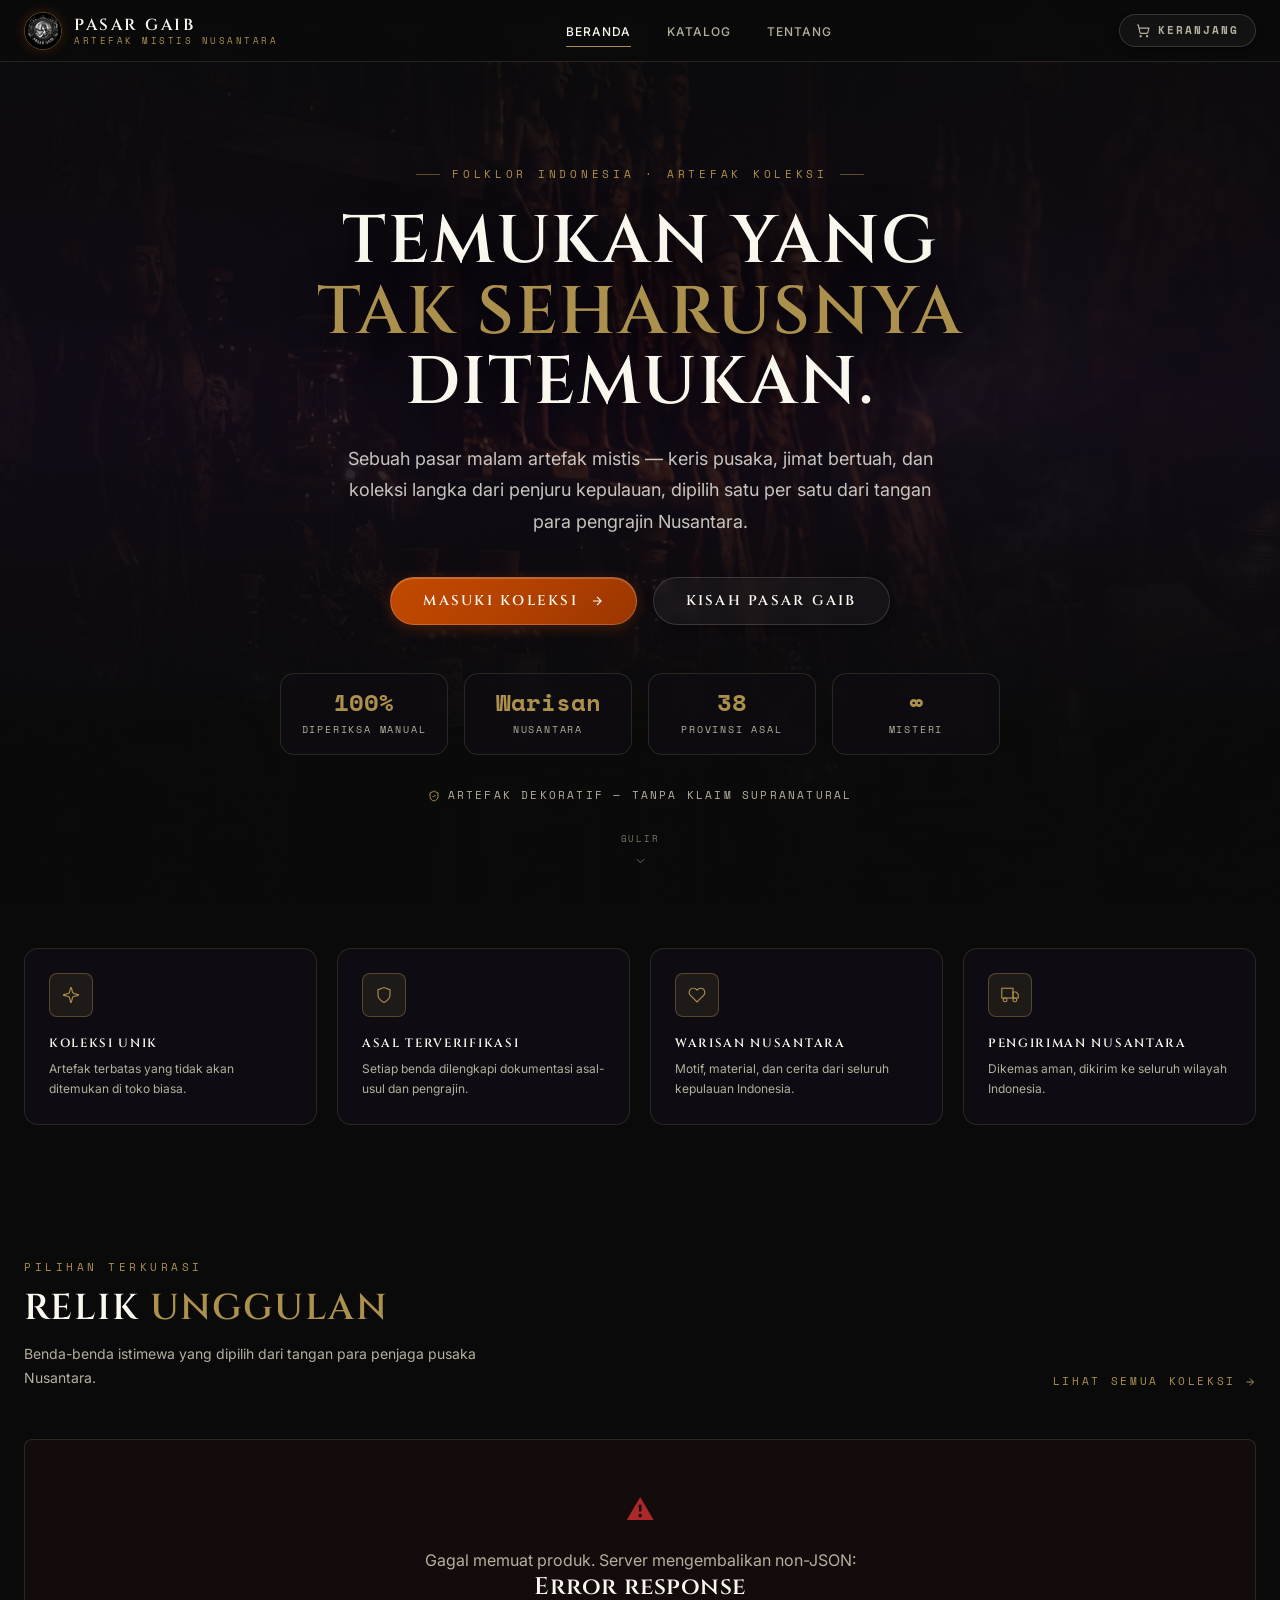
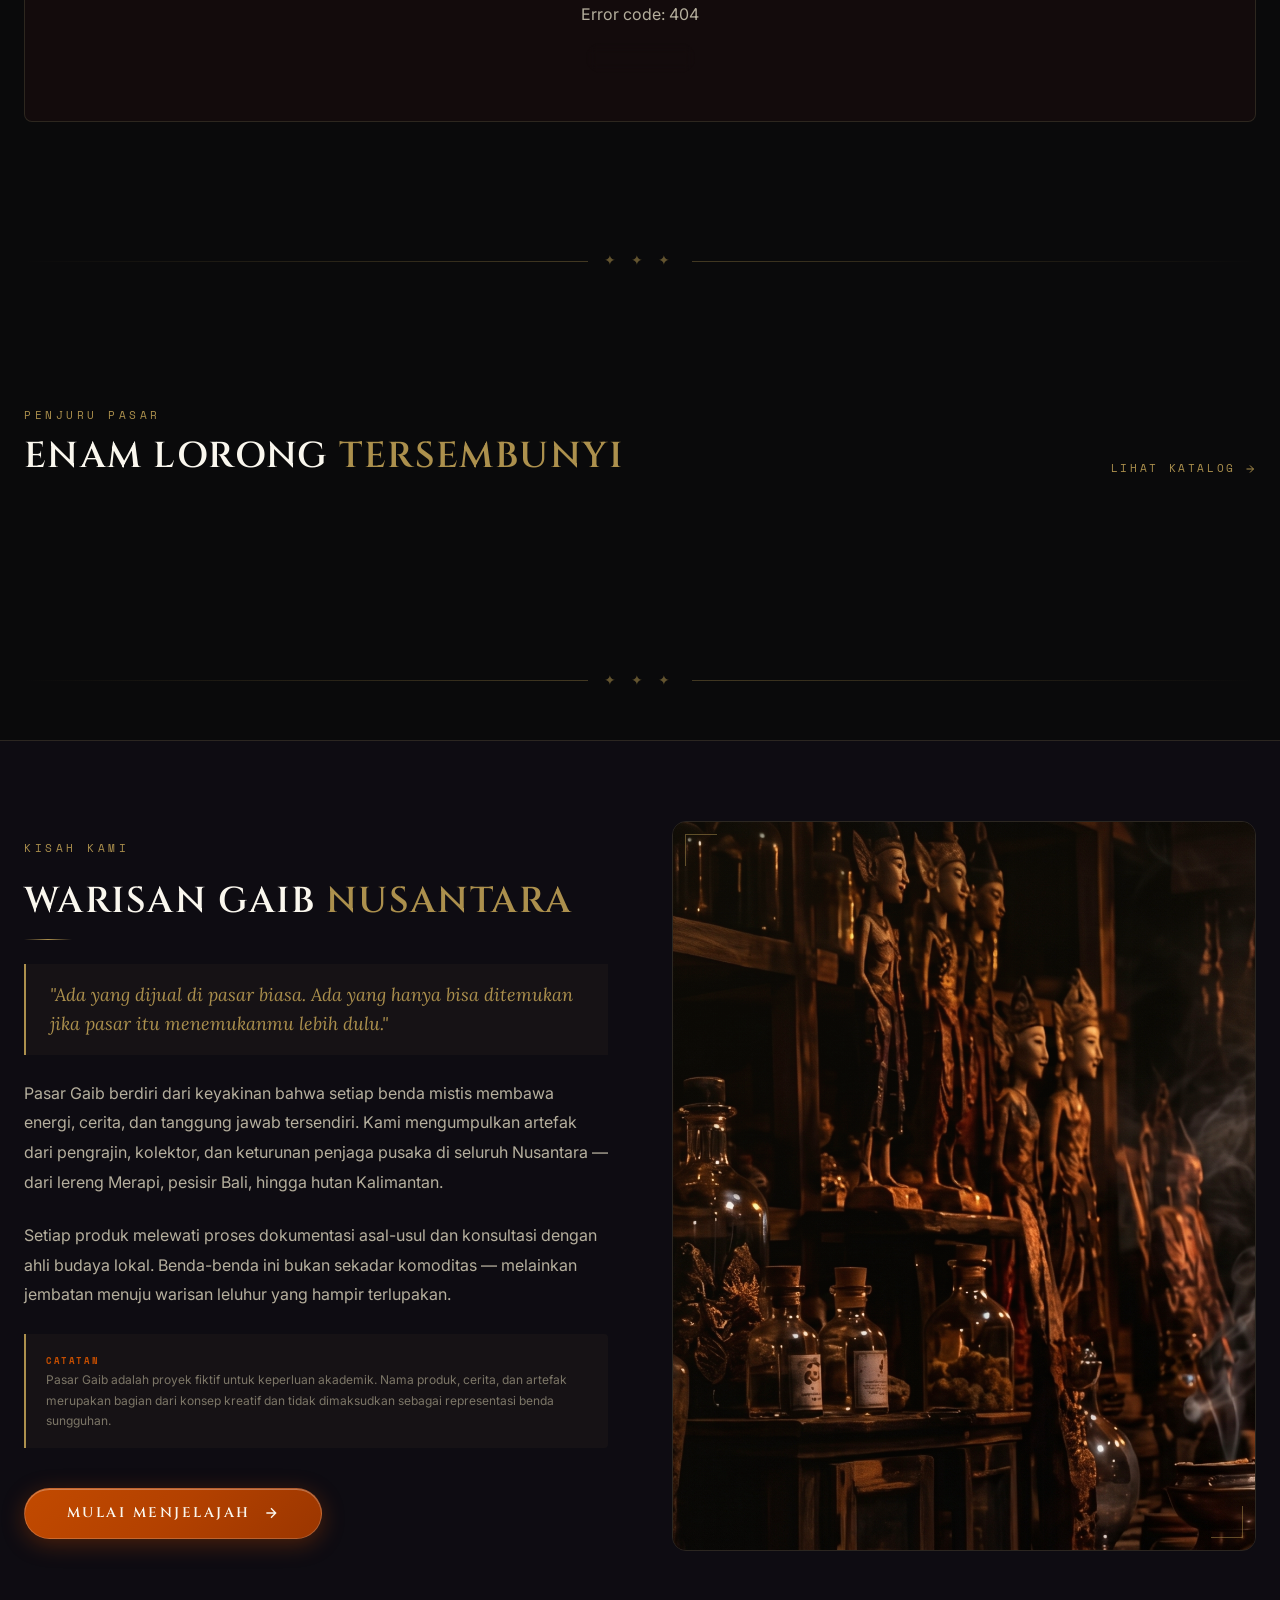
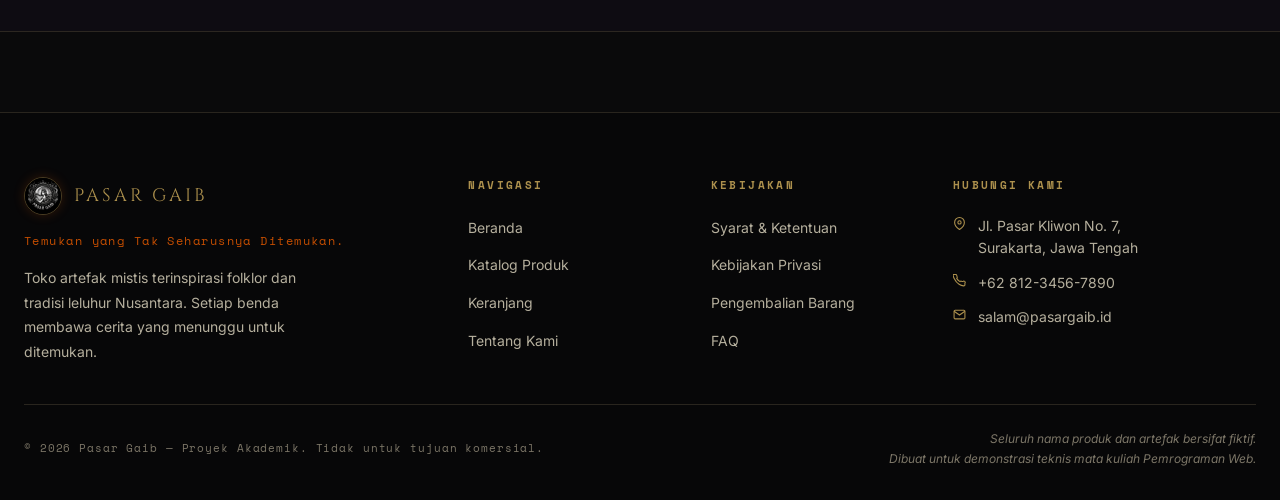
==== index.html @ 7d275d8a "E-Commerce Gaib siap berlancar hihuu" ====
<!DOCTYPE html>
<html lang="id">
<head>
  <meta charset="UTF-8" />
  <meta name="viewport" content="width=device-width, initial-scale=1.0" />
  <title>Pasar Gaib — Temukan yang Tak Seharusnya Ditemukan</title>
  <meta name="description" content="Toko artefak mistis terinspirasi folklor Indonesia. Keris pusaka, jenglot, jimat, batu bertuah, dan koleksi langka Nusantara." />
  <meta name="theme-color" content="#0A0A0B" />

  <!-- Preconnect font -->
  <link rel="preconnect" href="https://fonts.googleapis.com" />
  <link rel="preconnect" href="https://fonts.gstatic.com" crossorigin />

  <!-- CSS -->
  <link rel="stylesheet" href="assets/css/styles.css" />
  <link rel="stylesheet" href="assets/css/responsive.css" />

  <link rel="icon" type="image/jpeg" href="asset/logo.jpeg" />
</head>
<body>

<!-- ── Skip Link ──────────────────────────────────────────── -->
<a class="skip-link" href="#main-content">Lewati ke konten utama</a>

<!-- ══════════════════════════════════════════════════════════
     NAVBAR
═══════════════════════════════════════════════════════════ -->
<header>
  <nav class="navbar" role="navigation" aria-label="Navigasi utama">
    <div class="container navbar__inner">

      <!-- Logo -->
      <a href="index.html" class="navbar__logo" aria-label="Pasar Gaib — Beranda">
        <img src="asset/logo.jpeg" alt="Logo Pasar Gaib" class="navbar__logo-img" width="38" height="38" />
        <div class="navbar__logo-text">
          <span class="navbar__logo-name">Pasar Gaib</span>
          <span class="navbar__logo-sub">Artefak Mistis Nusantara</span>
        </div>
      </a>

      <!-- Menu Desktop -->
      <ul class="navbar__menu" role="list">
        <li><a class="navbar__link active" href="index.html">Beranda</a></li>
        <li><a class="navbar__link" href="products.html">Katalog</a></li>
        <li><a class="navbar__link" href="#tentang">Tentang</a></li>
      </ul>

      <!-- Cart desktop -->
      <a href="cart.html" class="navbar__cart navbar__cart--desktop" aria-label="Keranjang belanja">
        <svg width="14" height="14" viewBox="0 0 24 24" fill="none" stroke="currentColor" stroke-width="2" aria-hidden="true">
          <circle cx="8" cy="21" r="1"/><circle cx="19" cy="21" r="1"/>
          <path d="M2.05 2.05h2l2.66 12.42a2 2 0 002 1.58h9.78a2 2 0 001.95-1.57l1.65-7.43H5.12"/>
        </svg>
        Keranjang
        <span class="navbar__cart-badge" aria-label="jumlah item">0</span>
      </a>

      <!-- Hamburger Mobile -->
      <button
        class="navbar__hamburger"
        aria-label="Buka menu"
        aria-expanded="false"
        aria-controls="mobile-menu"
      >
        <span class="navbar__hamburger-line"></span>
        <span class="navbar__hamburger-line"></span>
        <span class="navbar__hamburger-line"></span>
      </button>

    </div>
  </nav>

  <!-- Mobile Drawer -->
  <nav class="navbar__mobile-menu" id="mobile-menu" aria-label="Menu mobile">
    <a class="navbar__mobile-link active" href="index.html">Beranda</a>
    <a class="navbar__mobile-link" href="products.html">Katalog</a>
    <a class="navbar__mobile-link" href="#tentang">Tentang</a>
    <a class="navbar__mobile-cart" href="cart.html">
      <svg width="14" height="14" viewBox="0 0 24 24" fill="none" stroke="currentColor" stroke-width="2" aria-hidden="true">
        <circle cx="8" cy="21" r="1"/><circle cx="19" cy="21" r="1"/>
        <path d="M2.05 2.05h2l2.66 12.42a2 2 0 002 1.58h9.78a2 2 0 001.95-1.57l1.65-7.43H5.12"/>
      </svg>
      Keranjang
      <span class="navbar__cart-badge">0</span>
    </a>
  </nav>
</header>

<!-- ══════════════════════════════════════════════════════════
     MAIN
═══════════════════════════════════════════════════════════ -->
<main id="main-content" class="page-main page-main--hero">

  <!-- ── HERO ──────────────────────────────────────────────── -->
  <section class="hero" aria-label="Selamat datang di Pasar Gaib">

    <!-- Background -->
    <div class="hero__bg" aria-hidden="true">
      <img
        class="hero__bg-img"
        src="asset/background.jpeg"
        alt=""
        fetchpriority="high"
        decoding="sync"
        width="1920"
        height="1080"
      />
    </div>

    <!-- Konten hero — teks tengah -->
    <div class="container" style="position:relative;z-index:1;width:100%;">
      <div class="hero__content">

        <p class="hero__eyebrow">Folklor Indonesia &middot; Artefak Koleksi</p>

        <h1 class="hero__title">
          Temukan yang<br>
          <em>Tak Seharusnya</em><br>
          Ditemukan.
        </h1>

        <p class="hero__subtitle">
          Sebuah pasar malam artefak mistis — keris pusaka, jimat bertuah,
          dan koleksi langka dari penjuru kepulauan, dipilih satu per satu
          dari tangan para pengrajin Nusantara.
        </p>

        <div class="hero__actions">
          <a href="products.html" class="btn btn--primary btn--lg">
            Masuki Koleksi
            <svg width="14" height="14" viewBox="0 0 24 24" fill="none" stroke="currentColor" stroke-width="2" aria-hidden="true">
              <path d="M5 12h14M12 5l7 7-7 7"/>
            </svg>
          </a>
          <a href="#tentang" class="btn btn--secondary btn--lg">
            Kisah Pasar Gaib
          </a>
        </div>

        <!-- Stats -->
        <dl class="hero__stats">
          <div class="hero__stat">
            <dt>100%</dt>
            <dd>Diperiksa Manual</dd>
          </div>
          <div class="hero__stat">
            <dt>Warisan</dt>
            <dd>Nusantara</dd>
          </div>
          <div class="hero__stat">
            <dt>38</dt>
            <dd>Provinsi Asal</dd>
          </div>
          <div class="hero__stat">
            <dt>∞</dt>
            <dd>Misteri</dd>
          </div>
        </dl>

        <!-- Trust line -->
        <p class="hero__trust">
          <svg width="12" height="12" viewBox="0 0 24 24" fill="none" stroke="currentColor" stroke-width="2" aria-hidden="true">
            <path d="M20 13c0 5-3.5 7.5-7.66 8.95a1 1 0 01-.67-.01C7.5 20.5 4 18 4 13V6a1 1 0 011-1c2 0 4.5-1.2 6.24-2.72a1.17 1.17 0 011.52 0C14.51 3.81 17 5 19 5a1 1 0 011 1z"/>
            <path d="m9 12 2 2 4-4"/>
          </svg>
          Artefak dekoratif — tanpa klaim supranatural
        </p>

      </div>
    </div>

    <!-- Scroll hint -->
    <div class="hero__scroll" aria-hidden="true">
      <span>Gulir</span>
      <svg width="14" height="14" viewBox="0 0 24 24" fill="none" stroke="currentColor" stroke-width="1.5">
        <polyline points="6 9 12 15 18 9"/>
      </svg>
    </div>
  </section>

  <!-- ── KEUNGGULAN ─────────────────────────────────────────── -->
  <section class="section--sm" aria-label="Keunggulan Pasar Gaib">
    <div class="container">
      <div class="features-grid" data-reveal>

        <div class="feature-card">
          <div class="feature-card__icon" aria-hidden="true">
            <svg width="18" height="18" viewBox="0 0 24 24" fill="none" stroke="currentColor" stroke-width="1.5">
              <path d="M9.937 15.5A2 2 0 008.5 14.063l-6.135-1.582a.5.5 0 010-.962L8.5 9.936A2 2 0 009.937 8.5l1.582-6.135a.5.5 0 01.963 0L14.063 8.5A2 2 0 0115.5 9.937l6.135 1.581a.5.5 0 010 .964L15.5 14.063a2 2 0 00-1.437 1.437l-1.582 6.135a.5.5 0 01-.963 0z"/>
            </svg>
          </div>
          <h3 class="feature-card__title">Koleksi Unik</h3>
          <p class="feature-card__desc">Artefak terbatas yang tidak akan ditemukan di toko biasa.</p>
        </div>

        <div class="feature-card">
          <div class="feature-card__icon" aria-hidden="true">
            <svg width="18" height="18" viewBox="0 0 24 24" fill="none" stroke="currentColor" stroke-width="1.5">
              <path d="M12 22s8-4 8-10V5l-8-3-8 3v7c0 6 8 10 8 10z"/>
            </svg>
          </div>
          <h3 class="feature-card__title">Asal Terverifikasi</h3>
          <p class="feature-card__desc">Setiap benda dilengkapi dokumentasi asal-usul dan pengrajin.</p>
        </div>

        <div class="feature-card">
          <div class="feature-card__icon" aria-hidden="true">
            <svg width="18" height="18" viewBox="0 0 24 24" fill="none" stroke="currentColor" stroke-width="1.5">
              <path d="M20.84 4.61a5.5 5.5 0 00-7.78 0L12 5.67l-1.06-1.06a5.5 5.5 0 00-7.78 7.78l1.06 1.06L12 21.23l7.78-7.78 1.06-1.06a5.5 5.5 0 000-7.78z"/>
            </svg>
          </div>
          <h3 class="feature-card__title">Warisan Nusantara</h3>
          <p class="feature-card__desc">Motif, material, dan cerita dari seluruh kepulauan Indonesia.</p>
        </div>

        <div class="feature-card">
          <div class="feature-card__icon" aria-hidden="true">
            <svg width="18" height="18" viewBox="0 0 24 24" fill="none" stroke="currentColor" stroke-width="1.5">
              <rect x="1" y="3" width="15" height="13"/><polygon points="16 8 20 8 23 11 23 16 16 16 16 8"/>
              <circle cx="5.5" cy="18.5" r="2.5"/><circle cx="18.5" cy="18.5" r="2.5"/>
            </svg>
          </div>
          <h3 class="feature-card__title">Pengiriman Nusantara</h3>
          <p class="feature-card__desc">Dikemas aman, dikirim ke seluruh wilayah Indonesia.</p>
        </div>

      </div>
    </div>
  </section>

  <!-- ── PRODUK UNGGULAN ────────────────────────────────────── -->
  <section class="section" aria-label="Produk unggulan">
    <div class="container">

      <div class="section-header section-header--split" data-reveal>
        <div>
          <span class="section-eyebrow">Pilihan Terkurasi</span>
          <h2 class="section-title">Relik <em>Unggulan</em></h2>
          <p class="section-desc">
            Benda-benda istimewa yang dipilih dari tangan para penjaga pusaka Nusantara.
          </p>
        </div>
        <a href="products.html" class="section-link">
          Lihat semua koleksi
          <svg width="12" height="12" viewBox="0 0 24 24" fill="none" stroke="currentColor" stroke-width="2" aria-hidden="true"><path d="M5 12h14M12 5l7 7-7 7"/></svg>
        </a>
      </div>

      <!-- Grid diisi app.js -->
      <div class="product-grid" id="featured-grid" role="list" aria-label="Produk unggulan">
      </div>

    </div>
  </section>

  <!-- ── ORNAMEN ────────────────────────────────────────────── -->
  <div class="container" aria-hidden="true">
    <div class="ornamen-divider">
      <span class="ornamen-divider__symbol">✦ ✦ ✦</span>
    </div>
  </div>

  <!-- ── KATEGORI — Bento Grid ──────────────────────────────── -->
  <section class="section" aria-label="Jelajahi kategori">
    <div class="container">

      <div class="section-header section-header--split" data-reveal>
        <div>
          <span class="section-eyebrow">Penjuru Pasar</span>
          <h2 class="section-title">Enam Lorong <em>Tersembunyi</em></h2>
        </div>
        <a href="products.html" class="section-link">
          Lihat katalog
          <svg width="12" height="12" viewBox="0 0 24 24" fill="none" stroke="currentColor" stroke-width="2" aria-hidden="true"><path d="M5 12h14M12 5l7 7-7 7"/></svg>
        </a>
      </div>

      <!-- Bento grid diisi app.js -->
      <div class="categories-bento" id="categories-grid" role="list" aria-label="Kategori produk">
      </div>

    </div>
  </section>

  <!-- ── ORNAMEN ────────────────────────────────────────────── -->
  <div class="container" aria-hidden="true">
    <div class="ornamen-divider">
      <span class="ornamen-divider__symbol">✦ ✦ ✦</span>
    </div>
  </div>

  <!-- ── TENTANG / CERITA ───────────────────────────────────── -->
  <section class="about-section" id="tentang" aria-label="Kisah Pasar Gaib">
    <div class="container">
      <div class="about-section__inner">

        <!-- Teks kiri -->
        <div class="about-section__text" data-reveal>

          <div>
            <span class="section-eyebrow">Kisah Kami</span>
            <h2 class="section-title" style="text-align:left;margin-top:var(--space-3);">
              Warisan Gaib <em>Nusantara</em>
            </h2>
            <div class="divider-gold divider-gold--left"></div>
          </div>

          <blockquote class="about-section__quote">
            "Ada yang dijual di pasar biasa. Ada yang hanya bisa ditemukan
            jika pasar itu menemukanmu lebih dulu."
          </blockquote>

          <p class="about-section__body">
            Pasar Gaib berdiri dari keyakinan bahwa setiap benda mistis membawa energi,
            cerita, dan tanggung jawab tersendiri. Kami mengumpulkan artefak dari
            pengrajin, kolektor, dan keturunan penjaga pusaka di seluruh Nusantara —
            dari lereng Merapi, pesisir Bali, hingga hutan Kalimantan.
          </p>

          <p class="about-section__body">
            Setiap produk melewati proses dokumentasi asal-usul dan konsultasi dengan
            ahli budaya lokal. Benda-benda ini bukan sekadar komoditas — melainkan
            jembatan menuju warisan leluhur yang hampir terlupakan.
          </p>

          <!-- Disclaimer akademik -->
          <div class="academic-note">
            <p>
              <strong>Catatan</strong><br>
              Pasar Gaib adalah proyek fiktif untuk keperluan akademik.
              Nama produk, cerita, dan artefak merupakan bagian dari konsep kreatif
              dan tidak dimaksudkan sebagai representasi benda sungguhan.
            </p>
          </div>

          <a href="products.html" class="btn btn--primary btn--lg about-section__btn" style="align-self:flex-start;">
            Mulai Menjelajah
            <svg width="16" height="16" viewBox="0 0 24 24" fill="none" stroke="currentColor" stroke-width="2" aria-hidden="true">
              <path d="M5 12h14M12 5l7 7-7 7"/>
            </svg>
          </a>

        </div>

        <!-- Gambar kanan -->
        <div class="about-section__image-wrap" data-reveal>
          <img
            src="asset/background.jpeg"
            alt="Suasana pasar malam tradisional Jawa, lentera-lentera menerangi lorong antara lapak pedagang"
            loading="lazy"
            decoding="async"
            width="600"
            height="750"
          />
          <div class="about-section__image-overlay" aria-hidden="true"></div>
        </div>

      </div>
    </div>
  </section>

</main>

<!-- ══════════════════════════════════════════════════════════
     FOOTER
═══════════════════════════════════════════════════════════ -->
<footer class="footer" role="contentinfo">
  <div class="container">

    <div class="footer__grid">

      <!-- Brand -->
      <div>
        <div class="footer__brand-emblem">
          <img src="asset/logo.jpeg" alt="Logo Pasar Gaib" class="footer__brand-img" width="38" height="38" />
          <span class="footer__brand-name">Pasar Gaib</span>
        </div>
        <p class="footer__brand-tagline">Temukan yang Tak Seharusnya Ditemukan.</p>
        <p class="footer__brand-desc">
          Toko artefak mistis terinspirasi folklor dan tradisi leluhur Nusantara.
          Setiap benda membawa cerita yang menunggu untuk ditemukan.
        </p>
      </div>

      <!-- Navigasi -->
      <div>
        <p class="footer__heading">Navigasi</p>
        <ul class="footer__links" role="list">
          <li><a class="footer__link" href="index.html">Beranda</a></li>
          <li><a class="footer__link" href="products.html">Katalog Produk</a></li>
          <li><a class="footer__link" href="cart.html">Keranjang</a></li>
          <li><a class="footer__link" href="#tentang">Tentang Kami</a></li>
        </ul>
      </div>

      <!-- Kebijakan -->
      <div>
        <p class="footer__heading">Kebijakan</p>
        <ul class="footer__links" role="list">
          <li><a class="footer__link" href="#">Syarat &amp; Ketentuan</a></li>
          <li><a class="footer__link" href="#">Kebijakan Privasi</a></li>
          <li><a class="footer__link" href="#">Pengembalian Barang</a></li>
          <li><a class="footer__link" href="#">FAQ</a></li>
        </ul>
      </div>

      <!-- Kontak -->
      <div>
        <p class="footer__heading">Hubungi Kami</p>
        <address style="font-style:normal;">
          <div class="footer__contact-item">
            <svg class="footer__contact-icon" width="13" height="13" viewBox="0 0 24 24" fill="none" stroke="currentColor" stroke-width="2" aria-hidden="true">
              <path d="M21 10c0 7-9 13-9 13s-9-6-9-13a9 9 0 0118 0z"/><circle cx="12" cy="10" r="3"/>
            </svg>
            <span>Jl. Pasar Kliwon No. 7,<br>Surakarta, Jawa Tengah</span>
          </div>
          <div class="footer__contact-item">
            <svg class="footer__contact-icon" width="13" height="13" viewBox="0 0 24 24" fill="none" stroke="currentColor" stroke-width="2" aria-hidden="true">
              <path d="M22 16.92v3a2 2 0 01-2.18 2 19.79 19.79 0 01-8.63-3.07A19.5 19.5 0 013.07 9.81a19.79 19.79 0 01-3.07-8.67A2 2 0 012 1h3a2 2 0 012 1.72c.127.96.361 1.903.7 2.81a2 2 0 01-.45 2.11L6.91 8.09a16 16 0 006 6l.36-.36a2 2 0 012.11-.45c.907.339 1.85.573 2.81.7A2 2 0 0122 16.92z"/>
            </svg>
            <span>+62 812-3456-7890</span>
          </div>
          <div class="footer__contact-item">
            <svg class="footer__contact-icon" width="13" height="13" viewBox="0 0 24 24" fill="none" stroke="currentColor" stroke-width="2" aria-hidden="true">
              <path d="M4 4h16c1.1 0 2 .9 2 2v12c0 1.1-.9 2-2 2H4c-1.1 0-2-.9-2-2V6c0-1.1.9-2 2-2z"/>
              <polyline points="22,6 12,13 2,6"/>
            </svg>
            <span>salam@pasargaib.id</span>
          </div>
        </address>
      </div>

    </div>

    <!-- Bottom bar -->
    <div class="footer__bottom">
      <p class="footer__copyright">
        &copy; 2026 Pasar Gaib &mdash; Proyek Akademik. Tidak untuk tujuan komersial.
      </p>
      <p class="footer__disclaimer">
        Seluruh nama produk dan artefak bersifat fiktif.<br>
        Dibuat untuk demonstrasi teknis mata kuliah Pemrograman Web.
      </p>
    </div>

  </div>
</footer>

<!-- ── Scripts ────────────────────────────────────────────── -->
<script type="module" src="assets/js/app.js"></script>

</body>
</html>
---- assets/css/styles.css ----
/* ============================================================
   PASAR GAIB — Design System (Reference Palette Alignment)
   Palet Warna terinspirasi dari https://astonishing-mystic-market-hub.base44.app/
   Dark obsidian background, gothic card surfaces, burnished flame primary,
   antique gold accents, high-contrast warm ivory text.
   ============================================================ */

/* ── 0. Google Fonts ──────────────────────────────────────── */
@import url('https://fonts.googleapis.com/css2?family=Cinzel:wght@400;500;600;700&family=Lora:ital,wght@0,400;0,500;1,400&family=Inter:wght@300;400;500;600&family=Space+Mono:wght@400;700&display=swap');

/* ── 1. CSS Custom Properties ─────────────────────────────── */
:root {
  /* ── Palet Warna Referensi (HEX & HSL) ─────────────────── */
  /* Background: hsl(240 5% 4%) */
  --clr-bg:             #0A0A0B;   /* Deep obsidian / midnight void */
  --clr-bg-subtle:      #070708;   /* Header & deep footer background */
  --clr-bg-surface:     #0E0C12;   /* Section background alternative */

  /* Surface / Card: hsl(265 12% 7%) */
  --clr-card:           #120F17;   /* Gothic slate-violet card surface */
  --clr-card-hover:     #1A1622;   /* Elevated card surface on hover */
  --clr-input:          #16131C;   /* Input & sub-panel surface */

  /* Secondary: hsl(281 34% 16%) */
  --clr-secondary:      #2C1B37;   /* Mystic shadow plum */
  --clr-secondary-hover:#382247;

  /* Muted: hsl(265 10% 13%) */
  --clr-muted:          #221E25;

  /* Borders: hsl(42 18% 20%) */
  --clr-border:         #3D362A;   /* Antique brass border */
  --clr-border-subtle:  rgba(61, 54, 42, 0.65);
  --clr-border-accent:  rgba(172, 144, 77, 0.6);

  /* Typography: hsl(50 48% 90%) & hsl(45 14% 66%) */
  --clr-text:           #FAF7EE;   /* High-contrast illuminated warm ivory */
  --clr-text-body:      #EDE8DC;   /* Clear readable body text */
  --clr-text-muted:     #B5AF9D;   /* Subdued stone parchment */
  --clr-text-faint:     #7C7667;   /* Tertiary / captions */

  /* Primary Brand (Flame Amber / Ritual Fire): sedikit digelapkan */
  --clr-primary:        #C54E00;   /* Rich burnished flame amber */
  --clr-primary-hover:  #D65500;   /* Warm hover amber */
  --clr-primary-fg:     #FAF7EE;   /* Text on primary */

  /* Accent (Antique Gold / Brass): hsl(42 38% 49%) */
  --clr-accent:         #AC904D;   /* Antique gold / sacred brass */
  --clr-accent-light:   #C9AD66;   /* Bright gold hover */
  --clr-accent-dim:     rgba(172, 144, 77, 0.15); /* Accent tint */

  /* Status Colors */
  --clr-destructive:    #AD2929;   /* Ritual crimson: hsl(0 62% 42%) */
  --clr-success:        #3D8B4D;   /* Natural green: hsl(142 40% 40%) */
  --clr-warning:        #D49513;   /* Warm warning gold */

  /* ── Backward-Compatible Aliases ────────────────────────── */
  --clr-void:           var(--clr-bg);
  --clr-surface:        var(--clr-bg-surface);
  --clr-wood:           var(--clr-card);
  --clr-wood-light:     var(--clr-card-hover);
  --clr-brown:          var(--clr-border);
  --clr-parchment:      var(--clr-text);
  --clr-parchment-dim:  var(--clr-text-muted);
  --clr-parchment-faint:var(--clr-text-faint);
  --clr-gold:           var(--clr-accent);
  --clr-gold-light:     var(--clr-accent-light);
  --clr-gold-dim:       var(--clr-accent-dim);
  --clr-copper:         var(--clr-primary);
  --clr-error:          var(--clr-destructive);

  /* ── Tipografi ──────────────────────────────────────────── */
  --font-display:   'Cinzel', 'Georgia', serif;
  --font-body-serif:'Lora', 'Georgia', serif;
  --font-body:      'Inter', 'Segoe UI', system-ui, sans-serif;
  --font-mono:      'Space Mono', 'Courier New', monospace;

  /* ── Skala Font ─────────────────────────────────────────── */
  --text-2xs:  0.6875rem; /* 11px */
  --text-xs:   0.75rem;   /* 12px */
  --text-sm:   0.875rem;  /* 14px */
  --text-base: 1rem;      /* 16px */
  --text-lg:   1.125rem;  /* 18px */
  --text-xl:   1.25rem;   /* 20px */
  --text-2xl:  1.5rem;    /* 24px */
  --text-3xl:  1.875rem;  /* 30px */
  --text-4xl:  2.25rem;   /* 36px */
  --text-5xl:  3rem;      /* 48px */
  --text-6xl:  3.75rem;   /* 60px */

  /* ── Spasi ──────────────────────────────────────────────── */
  --space-1:  0.25rem;
  --space-2:  0.5rem;
  --space-3:  0.75rem;
  --space-4:  1rem;
  --space-5:  1.25rem;
  --space-6:  1.5rem;
  --space-8:  2rem;
  --space-10: 2.5rem;
  --space-12: 3rem;
  --space-16: 4rem;
  --space-20: 5rem;
  --space-24: 6rem;

  /* ── Border Radius ──────────────────────────────────────── */
  --radius-sm:  4px;
  --radius-md:  8px;
  --radius-lg:  14px;
  --radius-xl:  18px;
  --radius-full:9999px;

  /* ── Border Presets ─────────────────────────────────────── */
  --border-subtle:   1px solid var(--clr-border-subtle);
  --border-gold:     1px solid rgba(172, 144, 77, 0.35);
  --border-gold-mid: 1px solid rgba(172, 144, 77, 0.55);
  --border-copper:   1px solid rgba(219, 88, 0, 0.40);

  /* ── Bayangan / Glow ────────────────────────────────────── */
  --shadow-sm:    0 1px 4px rgba(0,0,0,0.5);
  --shadow-md:    0 4px 16px rgba(0,0,0,0.6);
  --shadow-lg:    0 8px 32px rgba(0,0,0,0.7);
  --shadow-xl:    0 20px 60px rgba(0,0,0,0.8);
  --shadow-relic: 0 0 50px rgba(219, 88, 0, 0.10), 0 26px 50px rgba(5, 5, 6, 0.70);
  --shadow-gold:  0 0 24px rgba(219, 88, 0, 0.28);

  /* ── Transisi ───────────────────────────────────────────── */
  --ease-out:        cubic-bezier(0.16, 1, 0.3, 1);
  --transition-fast: 150ms ease;
  --transition-base: 250ms ease;
  --transition-slow: 450ms var(--ease-out);

  /* ── Layout ─────────────────────────────────────────────── */
  --container-max: 1280px;
  --navbar-h:      62px;
}

/* ── 2. Reset & Selection ─────────────────────────────────── */
*,
*::before,
*::after {
  box-sizing: border-box;
  margin: 0;
  padding: 0;
}

html {
  scroll-behavior: smooth;
  color-scheme: dark;
  -webkit-text-size-adjust: 100%;
}

::selection {
  background: rgba(172, 144, 77, 0.35);
  color: var(--clr-text);
}

/* Scrollbar sesuai referensi */
::-webkit-scrollbar {
  width: 10px;
  height: 10px;
}
::-webkit-scrollbar-track {
  background: #0A0A0B;
}
::-webkit-scrollbar-thumb {
  background: #484232;
  border: 2px solid #0A0A0B;
  border-radius: 9999px;
}
::-webkit-scrollbar-thumb:hover {
  background: #89733E;
}

body {
  font-family: var(--font-body);
  font-size: var(--text-base);
  line-height: 1.6;
  color: var(--clr-text-body);
  background-color: var(--clr-bg);
  min-height: 100vh;
  overflow-x: hidden;
  -webkit-font-smoothing: antialiased;
  -moz-osx-font-smoothing: grayscale;

  /* Ambient radial glow persis website referensi: plum violet kiri atas + amber api kanan atas */
  background-image:
    radial-gradient(900px at 12% -5%, rgba(46, 27, 55, 0.45), transparent 62%),
    radial-gradient(760px at 92% 4%, rgba(219, 88, 0, 0.12), transparent 60%);
  background-repeat: no-repeat;
}

img {
  display: block;
  max-width: 100%;
  height: auto;
}

a {
  color: var(--clr-accent);
  text-decoration: none;
  transition: color var(--transition-fast);
}
a:hover {
  color: var(--clr-accent-light);
}
a:focus-visible {
  outline: 2px solid var(--clr-accent);
  outline-offset: 3px;
  border-radius: var(--radius-sm);
}

ul, ol { list-style: none; }

button {
  font-family: var(--font-body);
  cursor: pointer;
  border: none;
  background: none;
}
button:focus-visible {
  outline: 2px solid var(--clr-accent);
  outline-offset: 3px;
  border-radius: var(--radius-sm);
}

input, textarea, select {
  font-family: var(--font-body);
  font-size: var(--text-base);
  color: var(--clr-text);
}

h1, h2, h3, h4, h5, h6 {
  font-family: var(--font-display);
  font-weight: 600;
  line-height: 1.15;
  color: var(--clr-text);
  letter-spacing: 0.02em;
}

/* ── 3. Utilities ─────────────────────────────────────────── */
.container {
  width: 100%;
  max-width: var(--container-max);
  margin-inline: auto;
  padding-inline: var(--space-6);
}

.sr-only {
  position: absolute;
  width: 1px; height: 1px;
  padding: 0; margin: -1px;
  overflow: hidden;
  clip: rect(0,0,0,0);
  white-space: nowrap;
  border: 0;
}

/* ── 4. Ornamen Nusantara (Subtil) ────────────────────────── */
.ornamen-divider {
  display: flex;
  align-items: center;
  gap: var(--space-4);
  margin-block: var(--space-12);
}
.ornamen-divider::before,
.ornamen-divider::after {
  content: '';
  flex: 1;
  height: 1px;
  background: linear-gradient(to right, transparent, rgba(172, 144, 77, 0.35));
}
.ornamen-divider::after {
  background: linear-gradient(to left, transparent, rgba(172, 144, 77, 0.35));
}
.ornamen-divider__symbol {
  font-size: var(--text-sm);
  color: rgba(172, 144, 77, 0.55);
  letter-spacing: 0.4em;
  font-family: var(--font-display);
}

.divider-gold {
  width: 48px;
  height: 1px;
  background: linear-gradient(90deg, transparent, var(--clr-accent), transparent);
  margin-inline: auto;
  margin-top: var(--space-4);
}
.divider-gold--left { margin-inline: 0; }

.skip-link {
  position: absolute;
  top: -100%;
  left: var(--space-4);
  padding: var(--space-2) var(--space-5);
  background: var(--clr-primary);
  color: #FAF7EE;
  font-weight: 600;
  font-size: var(--text-sm);
  border-radius: var(--radius-sm);
  z-index: 9999;
  transition: top var(--transition-fast);
}
.skip-link:focus { top: var(--space-3); }

/* ── 5. NAVBAR ────────────────────────────────────────────── */
.navbar {
  position: fixed;
  top: 0; left: 0; right: 0;
  z-index: 1000;
  height: var(--navbar-h);
  background-color: rgba(10, 10, 11, 0.90);
  backdrop-filter: blur(16px) saturate(1.4);
  -webkit-backdrop-filter: blur(16px) saturate(1.4);
  border-bottom: 1px solid var(--clr-border-subtle);
  transition: background-color var(--transition-slow),
              box-shadow var(--transition-slow),
              border-color var(--transition-slow);
}
.navbar.scrolled {
  background-color: rgba(7, 7, 8, 0.98);
  box-shadow: 0 18px 40px -30px rgba(0, 0, 0, 0.95), 0 1px 0 rgba(172, 144, 77, 0.15);
  border-bottom-color: rgba(172, 144, 77, 0.3);
}

.navbar__inner {
  display: flex;
  align-items: center;
  justify-content: space-between;
  height: 100%;
  gap: var(--space-8);
}

/* Logo */
.navbar__logo {
  display: flex;
  align-items: center;
  gap: var(--space-3);
  flex-shrink: 0;
  text-decoration: none;
}
.navbar__logo-img {
  width: 38px;
  height: 38px;
  border-radius: 50%;
  object-fit: cover;
  border: 1px solid rgba(172, 144, 77, 0.45);
  box-shadow: 0 0 12px rgba(219, 88, 0, 0.25);
  transition: transform var(--transition-fast), border-color var(--transition-fast), box-shadow var(--transition-fast);
  flex-shrink: 0;
}
.navbar__logo:hover .navbar__logo-img {
  border-color: var(--clr-accent);
  transform: scale(1.06) rotate(5deg);
  box-shadow: 0 0 18px rgba(219, 88, 0, 0.45);
}
.navbar__logo-emblem {
  width: 34px;
  height: 34px;
  border: 1px solid rgba(172, 144, 77, 0.45);
  border-radius: 50%;
  display: flex;
  align-items: center;
  justify-content: center;
  font-family: var(--font-display);
  font-size: 14px;
  color: var(--clr-accent);
  flex-shrink: 0;
  background: rgba(172, 144, 77, 0.08);
  transition: border-color var(--transition-fast), background var(--transition-fast), transform var(--transition-fast);
}
.navbar__logo:hover .navbar__logo-emblem {
  border-color: var(--clr-accent);
  background: rgba(172, 144, 77, 0.16);
  transform: rotate(6deg);
}
.navbar__logo-text { line-height: 1; }
.navbar__logo-name {
  display: block;
  font-family: var(--font-display);
  font-size: var(--text-base);
  font-weight: 600;
  color: var(--clr-text);
  letter-spacing: 0.16em;
  text-transform: uppercase;
}
.navbar__logo-sub {
  display: block;
  font-family: var(--font-mono);
  font-size: 9px;
  color: var(--clr-accent);
  letter-spacing: 0.28em;
  text-transform: uppercase;
  margin-top: 3px;
}

/* Nav Links */
.navbar__menu {
  display: flex;
  align-items: center;
  gap: var(--space-1);
}
.navbar__link {
  position: relative;
  padding: var(--space-2) var(--space-4);
  font-family: var(--font-body);
  font-size: var(--text-xs);
  font-weight: 500;
  color: var(--clr-text-muted);
  letter-spacing: 0.08em;
  text-transform: uppercase;
  transition: color var(--transition-fast);
  border-radius: var(--radius-sm);
}
.navbar__link::after {
  content: '';
  position: absolute;
  bottom: 0;
  left: var(--space-4);
  right: var(--space-4);
  height: 1px;
  background: var(--clr-accent);
  transform: scaleX(0);
  transform-origin: center;
  transition: transform var(--transition-base);
}
.navbar__link:hover,
.navbar__link.active {
  color: var(--clr-text);
}
.navbar__link:hover::after,
.navbar__link.active::after {
  transform: scaleX(1);
}

/* Cart Button */
.navbar__cart {
  position: relative;
  display: flex;
  align-items: center;
  gap: var(--space-2);
  padding: 0.45rem var(--space-4);
  border: 1px solid rgba(250, 247, 238, 0.16);
  border-radius: var(--radius-full);
  color: var(--clr-text-muted);
  font-family: var(--font-mono);
  font-size: var(--text-2xs);
  font-weight: 700;
  letter-spacing: 0.18em;
  text-transform: uppercase;
  transition: all var(--transition-fast);
  text-decoration: none;
  cursor: pointer;
  background: rgba(250, 247, 238, 0.04);
  backdrop-filter: blur(6px);
  -webkit-backdrop-filter: blur(6px);
  box-shadow: 0 2px 8px rgba(0, 0, 0, 0.25);
}
.navbar__cart:hover {
  border-color: rgba(172, 144, 77, 0.55);
  color: var(--clr-text);
  background: rgba(250, 247, 238, 0.09);
  box-shadow: 0 4px 14px rgba(0, 0, 0, 0.35), 0 0 16px rgba(172, 144, 77, 0.18);
  transform: translateY(-1px);
}
.navbar__cart-badge {
  position: absolute;
  top: -5px; right: -5px;
  min-width: 17px; height: 17px;
  padding: 0 4px;
  background: var(--clr-primary);
  color: #FAF7EE;
  font-size: 9px;
  font-weight: 700;
  border-radius: 9px;
  display: flex;
  align-items: center;
  justify-content: center;
  font-family: var(--font-mono);
  opacity: 0;
  transform: scale(0.6);
  transition: opacity var(--transition-fast), transform var(--transition-fast);
}
.navbar__cart-badge.visible {
  opacity: 1;
  transform: scale(1);
}

/* Hamburger */
.navbar__hamburger {
  display: none;
  flex-direction: column;
  justify-content: center;
  gap: 5px;
  width: 36px; height: 36px;
  padding: 5px;
  border: 1px solid var(--clr-border-subtle);
  border-radius: var(--radius-sm);
  cursor: pointer;
  transition: border-color var(--transition-fast);
}
.navbar__hamburger:hover {
  border-color: rgba(172, 144, 77, 0.6);
}
.navbar__hamburger-line {
  display: block;
  width: 100%; height: 1px;
  background: var(--clr-text-muted);
  border-radius: 1px;
  transition: transform var(--transition-base), opacity var(--transition-base), background var(--transition-fast);
  transform-origin: center;
}
.navbar__hamburger:hover .navbar__hamburger-line { background: var(--clr-text); }
.navbar__hamburger[aria-expanded="true"] .navbar__hamburger-line:nth-child(1) { transform: translateY(6px) rotate(45deg); }
.navbar__hamburger[aria-expanded="true"] .navbar__hamburger-line:nth-child(2) { opacity: 0; transform: scaleX(0); }
.navbar__hamburger[aria-expanded="true"] .navbar__hamburger-line:nth-child(3) { transform: translateY(-6px) rotate(-45deg); }

/* Mobile Drawer */
.navbar__mobile-menu {
  position: fixed;
  top: var(--navbar-h); left: 0; right: 0;
  background: rgba(18, 15, 23, 0.98);
  backdrop-filter: blur(16px);
  border-bottom: 1px solid var(--clr-border-subtle);
  padding: var(--space-3) var(--space-6) var(--space-5);
  display: flex;
  flex-direction: column;
  gap: 2px;
  transform: translateY(-110%);
  opacity: 0;
  visibility: hidden;
  transition: transform var(--transition-base),
              opacity var(--transition-base),
              visibility var(--transition-base);
  z-index: 999;
}
.navbar__mobile-menu.open {
  transform: translateY(0);
  opacity: 1;
  visibility: visible;
}
.navbar__mobile-link {
  padding: var(--space-3) var(--space-4);
  font-family: var(--font-body);
  font-size: var(--text-sm);
  font-weight: 500;
  letter-spacing: 0.06em;
  color: var(--clr-text-muted);
  border-left: 2px solid transparent;
  transition: all var(--transition-fast);
}
.navbar__mobile-link:hover,
.navbar__mobile-link.active {
  color: var(--clr-accent);
  border-left-color: var(--clr-accent);
  padding-left: var(--space-6);
  background: rgba(172, 144, 77, 0.05);
}
.navbar__mobile-cart {
  margin-top: var(--space-3);
  padding: var(--space-3) var(--space-4);
  border-top: 1px solid var(--clr-border-subtle);
  color: var(--clr-primary);
  font-size: var(--text-sm);
  font-weight: 500;
  display: flex;
  align-items: center;
  gap: var(--space-2);
}

/* ── 6. PAGE OFFSET ───────────────────────────────────────── */
.page-main { padding-top: var(--navbar-h); }
.page-main--hero { padding-top: 0; }

/* ── 7. HERO SECTION ──────────────────────────────────────── */
.hero {
  position: relative;
  min-height: 100vh;
  display: flex;
  align-items: center;
  justify-content: center;
  overflow: hidden;
  text-align: center;
}

.hero__bg {
  position: absolute;
  inset: 0;
  z-index: 0;
}
.hero__bg-img {
  width: 100%;
  height: 100%;
  object-fit: cover;
  object-position: center 25%;
}

/* Multi-layer overlay persis referensi: obsidian + mystic violet glow */
.hero__bg::after {
  content: '';
  position: absolute;
  inset: 0;
  background:
    linear-gradient(to bottom,
      rgba(10, 10, 11, 0.85) 0%,
      rgba(20, 13, 26, 0.80) 45%,
      rgba(10, 10, 11, 0.94) 80%,
      rgba(10, 10, 11, 0.99) 100%
    ),
    radial-gradient(60% 60% at 50% 45%, transparent 0%, rgba(10, 10, 11, 0.88) 100%);
}

.hero__content {
  position: relative;
  z-index: 1;
  padding-top: calc(var(--navbar-h) + var(--space-16));
  padding-bottom: var(--space-16);
  max-width: 820px;
  margin-inline: auto;
}

.hero__eyebrow {
  display: inline-flex;
  align-items: center;
  gap: var(--space-3);
  font-family: var(--font-mono);
  font-size: var(--text-2xs);
  font-weight: 400;
  color: var(--clr-accent);
  letter-spacing: 0.34em;
  text-transform: uppercase;
  margin-bottom: var(--space-6);
}
.hero__eyebrow::before,
.hero__eyebrow::after {
  content: '';
  display: block;
  width: 24px;
  height: 1px;
  background: var(--clr-accent);
  opacity: 0.5;
}

.hero__title {
  font-family: var(--font-display);
  font-size: clamp(2.3rem, 6.2vw, 4.2rem);
  font-weight: 600;
  line-height: 1.05;
  letter-spacing: 0.03em;
  text-transform: uppercase;
  color: var(--clr-text);
  margin-bottom: var(--space-6);
  text-shadow: 0 10px 40px rgba(0, 0, 0, 0.85);
}
.hero__title em {
  color: var(--clr-accent);
  font-style: normal;
}

.hero__subtitle {
  font-family: var(--font-body);
  font-size: clamp(var(--text-base), 2vw, var(--text-lg));
  color: rgba(250, 247, 238, 0.78);
  line-height: 1.75;
  margin-bottom: var(--space-10);
  max-width: 600px;
  margin-inline: auto;
}

.hero__actions {
  display: flex;
  gap: var(--space-4);
  justify-content: center;
  flex-wrap: wrap;
}

/* Stats mini di hero persis kartu-kartu referensi */
.hero__stats {
  display: grid;
  grid-template-columns: repeat(4, 1fr);
  gap: var(--space-4);
  margin-top: var(--space-12);
  max-width: 720px;
  margin-inline: auto;
}
.hero__stat {
  padding: var(--space-4) var(--space-5);
  border: 1px solid var(--clr-border-subtle);
  background: rgba(18, 15, 23, 0.45);
  border-radius: var(--radius-lg);
  backdrop-filter: blur(6px);
  text-align: center;
  transition: border-color var(--transition-fast), transform var(--transition-fast);
}
.hero__stat:hover {
  border-color: rgba(172, 144, 77, 0.5);
  transform: translateY(-2px);
}
.hero__stat dt {
  font-family: var(--font-mono);
  font-size: var(--text-2xl);
  color: var(--clr-accent);
  font-weight: 700;
  line-height: 1;
}
.hero__stat dd {
  font-family: var(--font-mono);
  font-size: 10px;
  color: var(--clr-text-muted);
  letter-spacing: 0.18em;
  text-transform: uppercase;
  margin-top: var(--space-2);
}

.hero__trust {
  margin-top: var(--space-8);
  font-family: var(--font-mono);
  font-size: var(--text-2xs);
  color: var(--clr-text-muted);
  letter-spacing: 0.2em;
  text-transform: uppercase;
  display: flex;
  align-items: center;
  justify-content: center;
  gap: var(--space-2);
}
.hero__trust svg {
  color: var(--clr-accent);
}

.hero__scroll {
  position: absolute;
  bottom: var(--space-8);
  left: 50%;
  transform: translateX(-50%);
  z-index: 1;
  display: flex;
  flex-direction: column;
  align-items: center;
  gap: var(--space-2);
  color: var(--clr-text-faint);
  font-family: var(--font-mono);
  font-size: 9px;
  letter-spacing: 0.2em;
  text-transform: uppercase;
  animation: scrollBounce 2.2s ease-in-out infinite;
}
@keyframes scrollBounce {
  0%, 100% { transform: translateX(-50%) translateY(0); }
  55%       { transform: translateX(-50%) translateY(7px); }
}

/* ── 8. TOMBOL ────────────────────────────────────────────── */
/* ── 8. TOMBOL ────────────────────────────────────────────── */
.btn {
  display: inline-flex;
  align-items: center;
  justify-content: center;
  gap: var(--space-2);
  padding: 0.65rem var(--space-6);
  font-family: var(--font-display);
  font-size: var(--text-xs);
  font-weight: 600;
  letter-spacing: 0.12em;
  text-transform: uppercase;
  border-radius: var(--radius-full);
  border: 1px solid transparent;
  cursor: pointer;
  transition: all var(--transition-base);
  text-decoration: none;
  line-height: 1.35;
  white-space: nowrap;
}
.btn:focus-visible {
  outline: 2px solid var(--clr-accent);
  outline-offset: 3px;
}

/* Primary Button: Amber Flame sedikit lebih gelap & mantap */
.btn--primary {
  background: linear-gradient(135deg, #C24A00 0%, #B34100 50%, #9B3600 100%);
  color: #FAF7EE;
  border: 1px solid rgba(255, 255, 255, 0.18);
  box-shadow:
    inset 0 1px 0 rgba(255, 255, 255, 0.22),
    0 3px 14px rgba(179, 65, 0, 0.32);
}
.btn--primary:hover {
  background: linear-gradient(135deg, #CF5000 0%, #BF4600 50%, #A63A00 100%);
  color: #FAF7EE;
  border-color: rgba(255, 255, 255, 0.30);
  box-shadow:
    inset 0 1px 0 rgba(255, 255, 255, 0.32),
    0 0 24px rgba(191, 70, 0, 0.45),
    0 5px 18px rgba(0, 0, 0, 0.40);
  transform: translateY(-1px);
}
.btn--primary:active {
  transform: translateY(0);
  box-shadow: 0 2px 8px rgba(179, 65, 0, 0.25);
}

/* Secondary Button: Lebih transparan & glassmorphism halus (tidak berlebihan) */
.btn--secondary {
  background: rgba(250, 247, 238, 0.04);
  backdrop-filter: blur(6px);
  -webkit-backdrop-filter: blur(6px);
  color: #FAF7EE;
  border: 1px solid rgba(250, 247, 238, 0.15);
  box-shadow: 0 2px 8px rgba(0, 0, 0, 0.25);
}
.btn--secondary:hover {
  background: rgba(250, 247, 238, 0.09);
  border-color: rgba(172, 144, 77, 0.55);
  color: #FAF7EE;
  box-shadow: 0 4px 16px rgba(0, 0, 0, 0.35), 0 0 16px rgba(172, 144, 77, 0.18);
  transform: translateY(-1px);
}
.btn--secondary:active {
  transform: translateY(0);
  box-shadow: 0 1px 4px rgba(0, 0, 0, 0.3);
}

/* Ghost Button */
.btn--ghost {
  background: transparent;
  color: var(--clr-text-muted);
  border-color: transparent;
}
.btn--ghost:hover {
  color: var(--clr-text);
  background: rgba(250, 247, 238, 0.05);
}

/* Danger Button */
.btn--danger {
  background: rgba(173, 41, 41, 0.12);
  backdrop-filter: blur(6px);
  color: #FAF7EE;
  border: 1px solid rgba(173, 41, 41, 0.35);
}
.btn--danger:hover {
  background: rgba(173, 41, 41, 0.25);
  border-color: rgba(173, 41, 41, 0.6);
  box-shadow: 0 0 16px rgba(173, 41, 41, 0.3);
}

/* Ukuran Umum */
.btn--sm {
  padding: 0.42rem var(--space-4);
  font-size: var(--text-2xs);
  letter-spacing: 0.10em;
}
.btn--lg {
  padding: 0.85rem var(--space-8);
  font-size: var(--text-sm);
  letter-spacing: 0.16em;
  min-height: 48px;
  gap: var(--space-3);
}

/* Tombol khusus di Kisah Kami agar lebih besar dan menonjol */
.about-section__btn {
  margin-top: var(--space-4);
  padding: 0.95rem 2.6rem;
  font-size: var(--text-sm);
  font-weight: 600;
  letter-spacing: 0.18em;
  gap: var(--space-3);
  box-shadow:
    inset 0 1px 0 rgba(255, 255, 255, 0.3),
    0 5px 22px rgba(179, 65, 0, 0.38);
}
.about-section__btn:hover {
  box-shadow:
    inset 0 1px 0 rgba(255, 255, 255, 0.4),
    0 0 30px rgba(191, 70, 0, 0.55),
    0 6px 24px rgba(0, 0, 0, 0.45);
  transform: translateY(-2px);
}

/* Tombol Aksi di Kartu Produk — tidak akan terpotong */
.product-card__actions {
  display: flex;
  gap: var(--space-2);
  margin-top: var(--space-4);
  width: 100%;
}
.product-card__btn {
  flex: 1;
  min-width: 0;
  padding: 0.48rem 0.5rem !important;
  font-size: 11px !important;
  letter-spacing: 0.05em !important;
  justify-content: center;
  text-align: center;
  white-space: nowrap;
}

.btn:disabled,
.btn[aria-disabled="true"] {
  opacity: 0.4;
  cursor: not-allowed;
  pointer-events: none;
}

/* ── 9. SECTION HEADER ────────────────────────────────────── */
.section { padding-block: var(--space-20); }
.section--sm { padding-block: var(--space-12); }

.section-header {
  margin-bottom: var(--space-12);
}
.section-header--center { text-align: center; }
.section-header--split {
  display: flex;
  align-items: flex-end;
  justify-content: space-between;
  gap: var(--space-6);
}

.section-eyebrow {
  display: inline-block;
  font-family: var(--font-mono);
  font-size: var(--text-2xs);
  font-weight: 400;
  color: var(--clr-accent);
  letter-spacing: 0.32em;
  text-transform: uppercase;
  margin-bottom: var(--space-3);
}

.section-title {
  font-family: var(--font-display);
  font-size: clamp(var(--text-2xl), 3.5vw, var(--text-4xl));
  font-weight: 600;
  text-transform: uppercase;
  letter-spacing: 0.04em;
  color: var(--clr-text);
}
.section-title em {
  color: var(--clr-accent);
  font-style: normal;
}

.section-desc {
  font-size: var(--text-sm);
  color: var(--clr-text-muted);
  max-width: 520px;
  line-height: 1.75;
  margin-top: var(--space-3);
}
.section-header--center .section-desc { margin-inline: auto; }

.section-link {
  display: inline-flex;
  align-items: center;
  gap: var(--space-2);
  font-family: var(--font-mono);
  font-size: var(--text-2xs);
  color: var(--clr-accent);
  letter-spacing: 0.24em;
  text-transform: uppercase;
  white-space: nowrap;
  flex-shrink: 0;
  transition: color var(--transition-fast), gap var(--transition-fast);
}
.section-link:hover {
  color: var(--clr-primary);
  gap: var(--space-3);
}

.academic-note {
  border-left: 2px solid var(--clr-accent);
  padding: var(--space-4) var(--space-5);
  background: rgba(172, 144, 77, 0.05);
  border-radius: 0 var(--radius-sm) var(--radius-sm) 0;
}
.academic-note p {
  font-size: var(--text-xs);
  color: var(--clr-text-faint);
  line-height: 1.7;
}
.academic-note strong {
  color: var(--clr-primary);
  font-family: var(--font-mono);
  font-size: 9px;
  letter-spacing: 0.18em;
  text-transform: uppercase;
}

/* ── 10. PRODUK CARDS (Relic Cards) ───────────────────────── */
.product-grid {
  display: grid;
  grid-template-columns: repeat(auto-fill, minmax(240px, 1fr));
  gap: var(--space-5);
}

.product-card {
  background: rgba(18, 15, 23, 0.75);
  border: 1px solid var(--clr-border-subtle);
  border-radius: var(--radius-lg);
  overflow: hidden;
  display: flex;
  flex-direction: column;
  position: relative;
  backdrop-filter: blur(6px);
  transition: border-color var(--transition-base),
              transform var(--transition-slow),
              box-shadow var(--transition-slow);
}
.product-card:hover {
  border-color: rgba(172, 144, 77, 0.6);
  transform: translateY(-5px);
  box-shadow: var(--shadow-relic);
}

/* Gambar 1:1 square untuk konsistensi */
.product-card__image-wrap {
  position: relative;
  aspect-ratio: 1 / 1;
  overflow: hidden;
  background: var(--clr-bg-subtle);
}
.product-card__image-wrap img {
  width: 100%;
  height: 100%;
  object-fit: cover;
  transition: transform 800ms var(--ease-out);
}
.product-card:hover .product-card__image-wrap img {
  transform: scale(1.07);
}
/* Radial shadow vignette */
.product-card__image-wrap::after {
  content: '';
  position: absolute;
  inset: 0;
  background: radial-gradient(70% 70% at 50% 40%, transparent, rgba(10, 10, 11, 0.6));
  pointer-events: none;
}

/* Badge produk */
.product-card__badge {
  position: absolute;
  top: var(--space-3);
  left: var(--space-3);
  z-index: 1;
  padding: 3px var(--space-3);
  background: var(--clr-primary);
  color: #FAF7EE;
  border-radius: var(--radius-sm);
  font-family: var(--font-mono);
  font-size: 10px;
  letter-spacing: 0.12em;
  text-transform: uppercase;
  font-weight: 700;
  box-shadow: 0 2px 6px rgba(0,0,0,0.4);
}
.product-card__badge--habis {
  background: var(--clr-destructive);
  color: #FAF7EE;
}

.product-card__body {
  padding: var(--space-4) var(--space-4) var(--space-5);
  display: flex;
  flex-direction: column;
  flex: 1;
  gap: var(--space-2);
}

.product-card__category {
  font-family: var(--font-mono);
  font-size: 10px;
  color: var(--clr-accent);
  letter-spacing: 0.22em;
  text-transform: uppercase;
}

.product-card__name {
  font-family: var(--font-display);
  font-size: var(--text-base);
  font-weight: 600;
  color: var(--clr-text);
  line-height: 1.25;
  letter-spacing: 0.02em;
}

.product-card__desc {
  font-size: var(--text-xs);
  color: var(--clr-text-muted);
  line-height: 1.65;
  display: -webkit-box;
  -webkit-line-clamp: 2;
  -webkit-box-orient: vertical;
  overflow: hidden;
}

.product-card__footer {
  display: flex;
  align-items: baseline;
  gap: var(--space-3);
  margin-top: auto;
  padding-top: var(--space-4);
  border-top: 1px solid rgba(61, 54, 42, 0.35);
}

.product-card__price {
  font-family: var(--font-mono);
  font-size: var(--text-base);
  font-weight: 700;
  color: var(--clr-accent);
  letter-spacing: -0.01em;
}

.product-card__stock {
  font-family: var(--font-mono);
  font-size: 10px;
  color: var(--clr-text-faint);
  letter-spacing: 0.08em;
  margin-left: auto;
}
.product-card__stock--low { color: var(--clr-warning); }

.product-card__actions {
  display: flex;
  gap: var(--space-2);
  margin-top: var(--space-3);
}

/* ── 11. KATEGORI — Bento Grid ────────────────────────────── */
.categories-bento {
  display: grid;
  grid-template-columns: repeat(6, 1fr);
  grid-template-rows: auto auto;
  gap: var(--space-4);
}

.category-card:nth-child(1) { grid-column: span 3; }
.category-card:nth-child(2) { grid-column: span 2; }
.category-card:nth-child(3) { grid-column: span 1; }
.category-card:nth-child(4) { grid-column: span 2; }
.category-card:nth-child(5) { grid-column: span 2; }
.category-card:nth-child(6) { grid-column: span 2; }

.category-card {
  position: relative;
  border-radius: var(--radius-lg);
  overflow: hidden;
  border: 1px solid var(--clr-border-subtle);
  background: var(--clr-card);
  text-decoration: none;
  transition: border-color var(--transition-base), transform var(--transition-slow), box-shadow var(--transition-slow);
  min-height: 200px;
}
.category-card:nth-child(1) { min-height: 260px; }

.category-card:hover {
  border-color: rgba(172, 144, 77, 0.6);
  transform: translateY(-3px);
  box-shadow: 0 16px 36px rgba(5, 5, 6, 0.65);
}

.category-card__img {
  position: absolute;
  inset: 0;
  width: 100%;
  height: 100%;
  object-fit: cover;
  transition: transform 900ms var(--ease-out);
}
.category-card:hover .category-card__img { transform: scale(1.08); }

.category-card__overlay {
  position: absolute;
  inset: 0;
  background: linear-gradient(
    to top,
    rgba(10, 10, 11, 0.95) 0%,
    rgba(10, 10, 11, 0.40) 55%,
    rgba(10, 10, 11, 0.05) 100%
  );
  display: flex;
  flex-direction: column;
  justify-content: flex-end;
  padding: var(--space-5);
}

.category-card__count {
  font-family: var(--font-mono);
  font-size: 10px;
  color: var(--clr-accent);
  letter-spacing: 0.24em;
  text-transform: uppercase;
  margin-bottom: var(--space-2);
}
.category-card__name {
  font-family: var(--font-display);
  font-size: var(--text-base);
  font-weight: 600;
  letter-spacing: 0.06em;
  text-transform: uppercase;
  color: var(--clr-text);
  line-height: 1.2;
}
.category-card:nth-child(1) .category-card__name { font-size: var(--text-xl); }

/* ── 12. ABOUT / CERITA SECTION ───────────────────────────── */
.about-section {
  background: var(--clr-bg-surface);
  border-top: 1px solid var(--clr-border-subtle);
  border-bottom: 1px solid var(--clr-border-subtle);
  padding-block: var(--space-20);
}
.about-section__inner {
  display: grid;
  grid-template-columns: 1fr 1fr;
  gap: var(--space-16);
  align-items: center;
}
.about-section__text {
  display: flex;
  flex-direction: column;
  gap: var(--space-6);
}
.about-section__body {
  font-size: var(--text-base);
  color: var(--clr-text-muted);
  line-height: 1.85;
}
.about-section__quote {
  border-left: 2px solid var(--clr-accent);
  padding: var(--space-4) var(--space-6);
  background: rgba(172, 144, 77, 0.05);
  font-family: var(--font-body-serif);
  font-style: italic;
  font-size: var(--text-lg);
  color: var(--clr-accent);
  line-height: 1.65;
}
.about-section__image-wrap {
  position: relative;
  border-radius: var(--radius-lg);
  overflow: hidden;
  aspect-ratio: 4 / 5;
  border: 1px solid var(--clr-border-subtle);
}
.about-section__image-wrap img {
  width: 100%;
  height: 100%;
  object-fit: cover;
}
.about-section__image-overlay {
  position: absolute;
  inset: 0;
  background: linear-gradient(135deg, rgba(172, 144, 77, 0.08), transparent);
  pointer-events: none;
}
.about-section__image-wrap::before,
.about-section__image-wrap::after {
  content: '';
  position: absolute;
  width: 32px; height: 32px;
  border-color: rgba(172, 144, 77, 0.5);
  border-style: solid;
  z-index: 1;
}
.about-section__image-wrap::before {
  top: 12px; left: 12px;
  border-width: 1px 0 0 1px;
}
.about-section__image-wrap::after {
  bottom: 12px; right: 12px;
  border-width: 0 1px 1px 0;
}

/* ── 13. FITUR / KEUNGGULAN (4 Kolom) ─────────────────────── */
.features-grid {
  display: grid;
  grid-template-columns: repeat(4, 1fr);
  gap: var(--space-5);
}
.feature-card {
  padding: var(--space-6);
  background: rgba(18, 15, 23, 0.65);
  border: 1px solid var(--clr-border-subtle);
  border-radius: var(--radius-lg);
  backdrop-filter: blur(6px);
  transition: border-color var(--transition-base), background var(--transition-base), transform var(--transition-base);
}
.feature-card:hover {
  border-color: rgba(172, 144, 77, 0.6);
  background: rgba(18, 15, 23, 0.85);
  transform: translateY(-3px);
}
.feature-card__icon {
  width: 44px; height: 44px;
  border: 1px solid rgba(172, 144, 77, 0.4);
  border-radius: var(--radius-md);
  display: flex;
  align-items: center;
  justify-content: center;
  color: var(--clr-accent);
  margin-bottom: var(--space-5);
  background: rgba(172, 144, 77, 0.10);
  transition: transform var(--transition-fast);
}
.feature-card:hover .feature-card__icon {
  transform: rotate(-6deg);
}
.feature-card__title {
  font-family: var(--font-display);
  font-size: var(--text-xs);
  font-weight: 600;
  letter-spacing: 0.14em;
  text-transform: uppercase;
  color: var(--clr-text);
  margin-bottom: var(--space-2);
}
.feature-card__desc {
  font-size: var(--text-xs);
  color: var(--clr-text-muted);
  line-height: 1.7;
}

/* ── 14. FOOTER ───────────────────────────────────────────── */
.footer {
  background-color: var(--clr-bg-subtle);
  border-top: 1px solid var(--clr-border-subtle);
  padding-top: var(--space-16);
  padding-bottom: var(--space-8);
  margin-top: var(--space-20);
}
.footer__grid {
  display: grid;
  grid-template-columns: 2fr 1fr 1fr 1.5fr;
  gap: var(--space-10);
  padding-bottom: var(--space-10);
  border-bottom: 1px solid var(--clr-border-subtle);
}
.footer__brand-emblem {
  display: inline-flex;
  align-items: center;
  gap: var(--space-3);
  margin-bottom: var(--space-4);
}
.footer__brand-img {
  width: 38px;
  height: 38px;
  border-radius: 50%;
  object-fit: cover;
  border: 1px solid rgba(172, 144, 77, 0.4);
  box-shadow: 0 0 12px rgba(219, 88, 0, 0.2);
  flex-shrink: 0;
}
.footer__brand-circle {
  width: 36px; height: 36px;
  border: 1px solid rgba(172, 144, 77, 0.35);
  border-radius: 50%;
  display: flex;
  align-items: center;
  justify-content: center;
  font-family: var(--font-display);
  font-size: 14px;
  color: var(--clr-accent);
  background: rgba(172, 144, 77, 0.06);
}
.footer__brand-name {
  font-family: var(--font-display);
  font-size: var(--text-lg);
  color: var(--clr-accent);
  letter-spacing: 0.16em;
  text-transform: uppercase;
}
.footer__brand-tagline {
  font-family: var(--font-mono);
  font-size: var(--text-xs);
  color: var(--clr-primary);
  letter-spacing: 0.12em;
  margin-bottom: var(--space-4);
}
.footer__brand-desc {
  font-size: var(--text-sm);
  color: var(--clr-text-muted);
  line-height: 1.75;
  max-width: 290px;
}
.footer__heading {
  font-family: var(--font-mono);
  font-size: var(--text-2xs);
  font-weight: 700;
  color: var(--clr-accent);
  letter-spacing: 0.22em;
  text-transform: uppercase;
  margin-bottom: var(--space-5);
}
.footer__links {
  display: flex;
  flex-direction: column;
  gap: var(--space-3);
}
.footer__link {
  font-size: var(--text-sm);
  color: var(--clr-text-muted);
  transition: color var(--transition-fast), padding-left var(--transition-fast);
}
.footer__link:hover {
  color: var(--clr-accent);
  padding-left: var(--space-2);
}
.footer__contact-item {
  display: flex;
  align-items: flex-start;
  gap: var(--space-3);
  font-size: var(--text-sm);
  color: var(--clr-text-muted);
  margin-bottom: var(--space-3);
}
.footer__contact-icon { color: var(--clr-accent); flex-shrink: 0; margin-top: 2px; }

.footer__bottom {
  display: flex;
  align-items: center;
  justify-content: space-between;
  padding-top: var(--space-6);
  gap: var(--space-4);
  flex-wrap: wrap;
}
.footer__copyright {
  font-family: var(--font-mono);
  font-size: var(--text-2xs);
  color: var(--clr-text-faint);
  letter-spacing: 0.08em;
}
.footer__disclaimer {
  font-size: var(--text-xs);
  color: var(--clr-text-faint);
  font-style: italic;
  text-align: right;
}

/* ── 15. STATE (Loading / Error / Empty) ──────────────────── */
.state-loading {
  display: flex;
  flex-direction: column;
  align-items: center;
  gap: var(--space-4);
  padding: var(--space-16) var(--space-8);
  color: var(--clr-text-muted);
  font-family: var(--font-mono);
  font-size: var(--text-xs);
  letter-spacing: 0.1em;
}
.spinner {
  width: 28px; height: 28px;
  border: 2px solid rgba(172, 144, 77, 0.2);
  border-top-color: var(--clr-accent);
  border-radius: 50%;
  animation: spin 0.9s linear infinite;
}
@keyframes spin { to { transform: rotate(360deg); } }

.state-error {
  text-align: center;
  padding: var(--space-12) var(--space-8);
  color: var(--clr-text-muted);
  border: 1px solid var(--clr-border-subtle);
  border-radius: var(--radius-md);
  background: rgba(173, 41, 41, 0.06);
}
.state-error__icon { font-size: 1.75rem; margin-bottom: var(--space-4); color: var(--clr-destructive); }

.state-empty {
  text-align: center;
  padding: var(--space-16) var(--space-8);
  color: var(--clr-text-muted);
}

/* ── 16. TOAST NOTIFICATION ───────────────────────────────── */
.toast-container {
  position: fixed;
  bottom: var(--space-6); right: var(--space-6);
  z-index: 9999;
  display: flex;
  flex-direction: column;
  gap: var(--space-3);
  pointer-events: none;
}
.toast {
  display: flex;
  align-items: center;
  gap: var(--space-3);
  padding: var(--space-3) var(--space-5);
  background: var(--clr-card);
  border: 1px solid var(--clr-border-subtle);
  border-radius: var(--radius-md);
  box-shadow: var(--shadow-xl);
  font-size: var(--text-sm);
  color: var(--clr-text);
  pointer-events: auto;
  max-width: 320px;
  animation: toastIn 220ms ease forwards;
}
.toast--success { border-left: 3px solid var(--clr-success); }
.toast--error   { border-left: 3px solid var(--clr-destructive); }
.toast--info    { border-left: 3px solid var(--clr-accent); }
.toast.removing { animation: toastOut 220ms ease forwards; }
@keyframes toastIn  { from { opacity:0; transform:translateX(16px); } to { opacity:1; transform:none; } }
@keyframes toastOut { from { opacity:1; transform:none; } to { opacity:0; transform:translateX(16px); } }

/* ── 17. CHIP / BADGE ─────────────────────────────────────── */
.chip {
  display: inline-flex;
  align-items: center;
  padding: 3px var(--space-3);
  border-radius: var(--radius-full);
  font-family: var(--font-mono);
  font-size: 10px;
  letter-spacing: 0.1em;
  text-transform: uppercase;
  border: 1px solid transparent;
}
.chip--gold   { background: rgba(172, 144, 77, 0.12); border-color: rgba(172, 144, 77, 0.35); color: var(--clr-accent); }
.chip--copper { background: rgba(219, 88, 0, 0.12);   border-color: rgba(219, 88, 0, 0.35);   color: var(--clr-primary); }

/* ── 18. SCROLL REVEAL ────────────────────────────────────── */
[data-reveal] {
  opacity: 0;
  transform: translateY(18px);
  transition: opacity 0.55s var(--ease-out), transform 0.55s var(--ease-out);
}
[data-reveal].revealed {
  opacity: 1;
  transform: none;
}

/* ── 19. ACCESSIBILITY / REDUCED MOTION ───────────────────── */
@media (prefers-reduced-motion: reduce) {
  *, *::before, *::after {
    animation-duration: 0.01ms !important;
    transition-duration: 0.01ms !important;
  }
  [data-reveal] { opacity:1; transform:none; }
}
---- assets/css/responsive.css ----
/* ============================================================
   PASAR GAIB — Responsive Styles
   Gothic Nusantara — breakpoints tablet ≤ 900px, mobile ≤ 600px
   ============================================================ */

/* ── Tablet ──────────────────────────────────────────────── */
@media (max-width: 900px) {
  :root { --navbar-h: 58px; }

  .container { padding-inline: var(--space-5); }

  /* Navbar: hamburger aktif */
  .navbar__menu { display: none; }
  .navbar__cart--desktop { display: none; }
  .navbar__hamburger { display: flex; }

  /* Hero — teks lebih kecil, align tetap tengah */
  .hero__content {
    padding-top: calc(var(--navbar-h) + var(--space-10));
  }
  .hero__stats {
    gap: var(--space-6);
  }

  /* About */
  .about-section__inner {
    grid-template-columns: 1fr;
    gap: var(--space-10);
  }
  .about-section__image-wrap {
    aspect-ratio: 16 / 9;
    order: -1;
  }

  /* Kategori bento: simplify ke 3 kolom */
  .categories-bento {
    grid-template-columns: repeat(3, 1fr);
    grid-template-rows: unset;
  }
  .category-card:nth-child(1),
  .category-card:nth-child(2),
  .category-card:nth-child(3),
  .category-card:nth-child(4),
  .category-card:nth-child(5),
  .category-card:nth-child(6) {
    grid-column: span 1;
  }
  .category-card { min-height: 180px !important; }

  /* Features */
  .features-grid { grid-template-columns: repeat(2, 1fr); }

  /* Footer */
  .footer__grid { grid-template-columns: 1fr 1fr; gap: var(--space-8); }
  .footer__brand { grid-column: 1 / -1; }

  /* Product grid */
  .product-grid { grid-template-columns: repeat(auto-fill, minmax(200px, 1fr)); }
}

/* ── Mobile ──────────────────────────────────────────────── */
@media (max-width: 600px) {
  .container { padding-inline: var(--space-4); }

  /* Navbar */
  .navbar__logo-sub { display: none; }

  /* Hero */
  .hero__actions { flex-direction: column; gap: var(--space-3); }
  .hero__actions .btn { width: 100%; justify-content: center; }
  .hero__stats {
    grid-template-columns: repeat(2, 1fr);
    gap: var(--space-3);
  }
  .hero__stat dt { font-size: var(--text-xl); }
  .hero__bg::after {
    background:
      linear-gradient(to bottom,
        rgba(10, 10, 11, 0.75) 0%,
        rgba(20, 13, 26, 0.82) 45%,
        rgba(10, 10, 11, 0.98) 100%
      );
  }

  /* Kategori: 2 kolom di mobile */
  .categories-bento {
    grid-template-columns: repeat(2, 1fr);
  }
  .category-card { min-height: 160px !important; }

  /* Features: 1 kolom */
  .features-grid { grid-template-columns: 1fr; }

  /* Footer: 1 kolom */
  .footer__grid { grid-template-columns: 1fr; gap: var(--space-6); }
  .footer__bottom { flex-direction: column; text-align: center; }
  .footer__disclaimer { text-align: center; }
  .footer__brand-desc { max-width: 100%; }

  /* Toast */
  .toast-container { left: var(--space-4); right: var(--space-4); }
  .toast { max-width: 100%; }

  /* Product grid: 2 kolom di mobile */
  .product-grid {
    grid-template-columns: repeat(2, 1fr);
    gap: var(--space-3);
  }

  /* Section */
  .section { padding-block: var(--space-12); }

  /* About */
  .about-section__image-wrap { aspect-ratio: 4 / 3; }
  .about-section__quote { font-size: var(--text-base); }
}

/* ── Large Desktop ────────────────────────────────────────── */
@media (min-width: 1400px) {
  :root { --container-max: 1360px; }
  .product-grid { grid-template-columns: repeat(5, 1fr); }
}

/* ── Print ────────────────────────────────────────────────── */
@media print {
  .navbar, .footer, .hero__scroll { display: none; }
  body { background: white; color: black; }
}
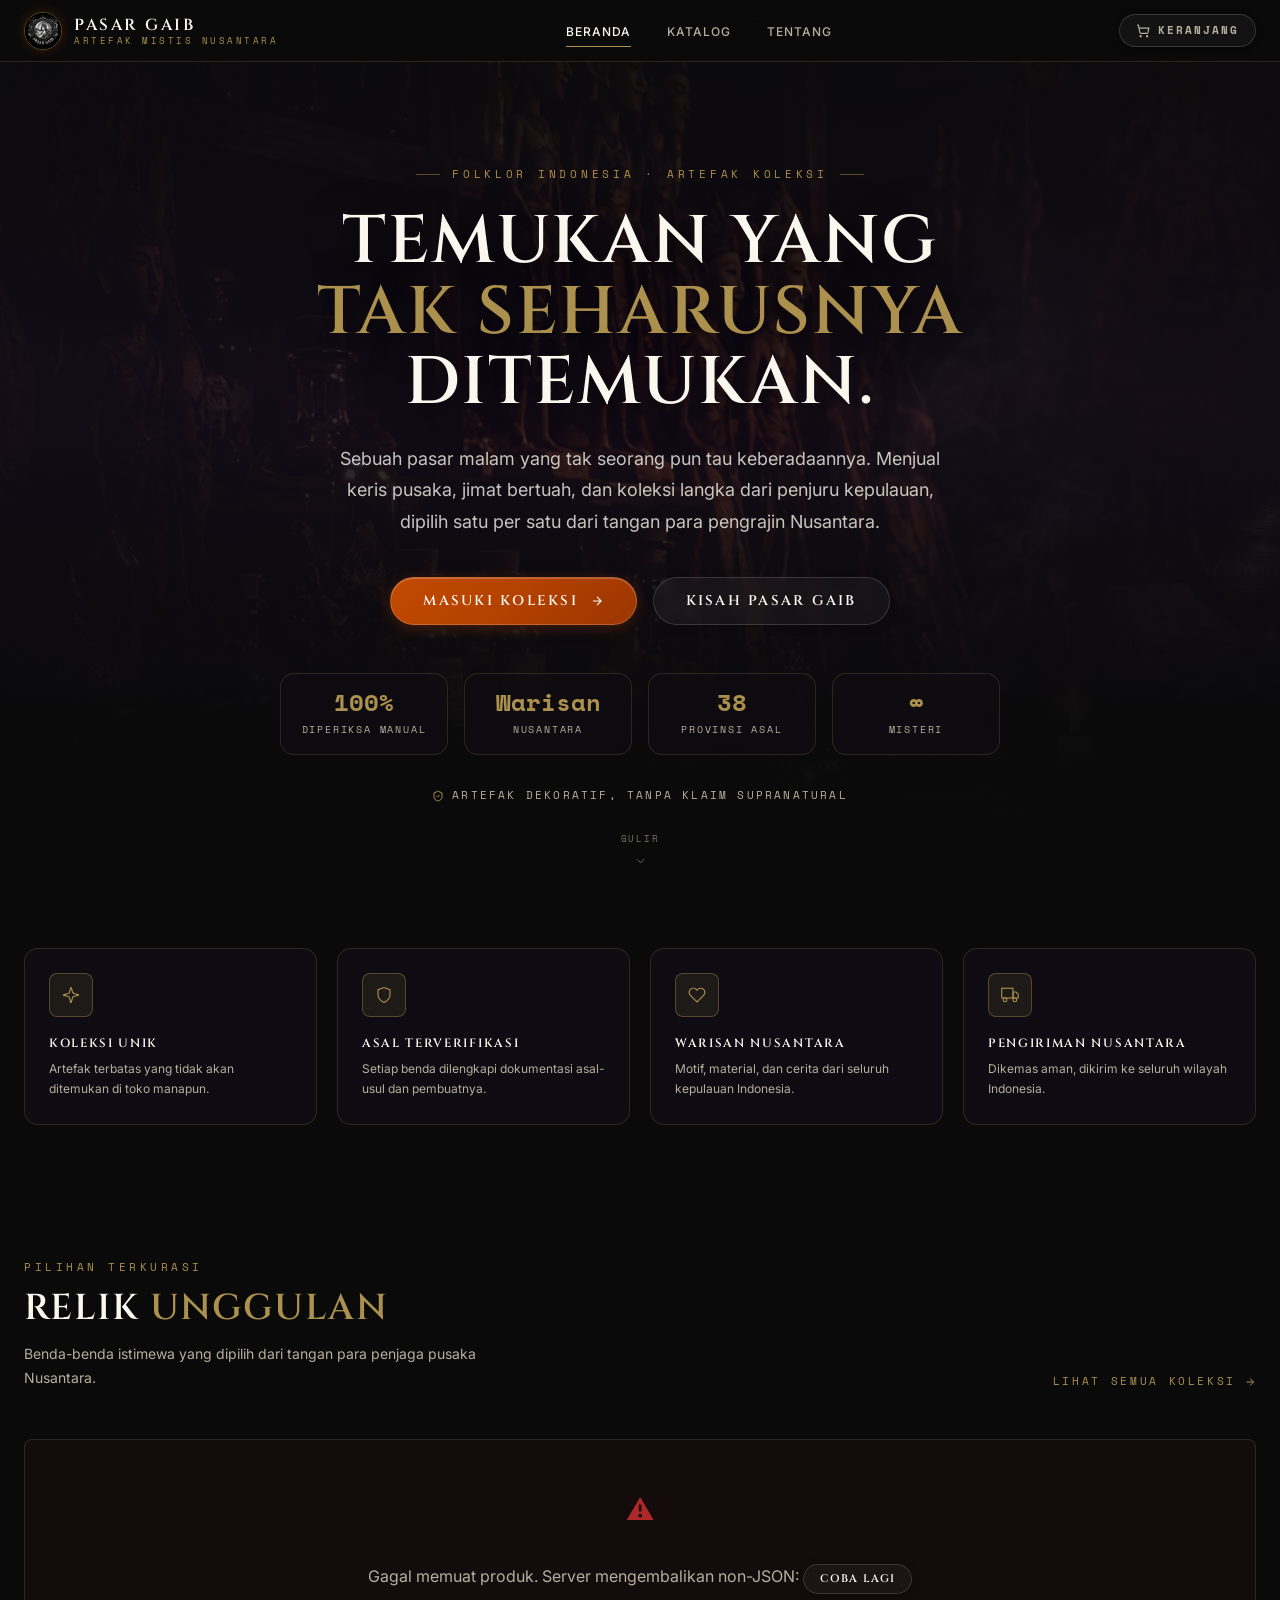
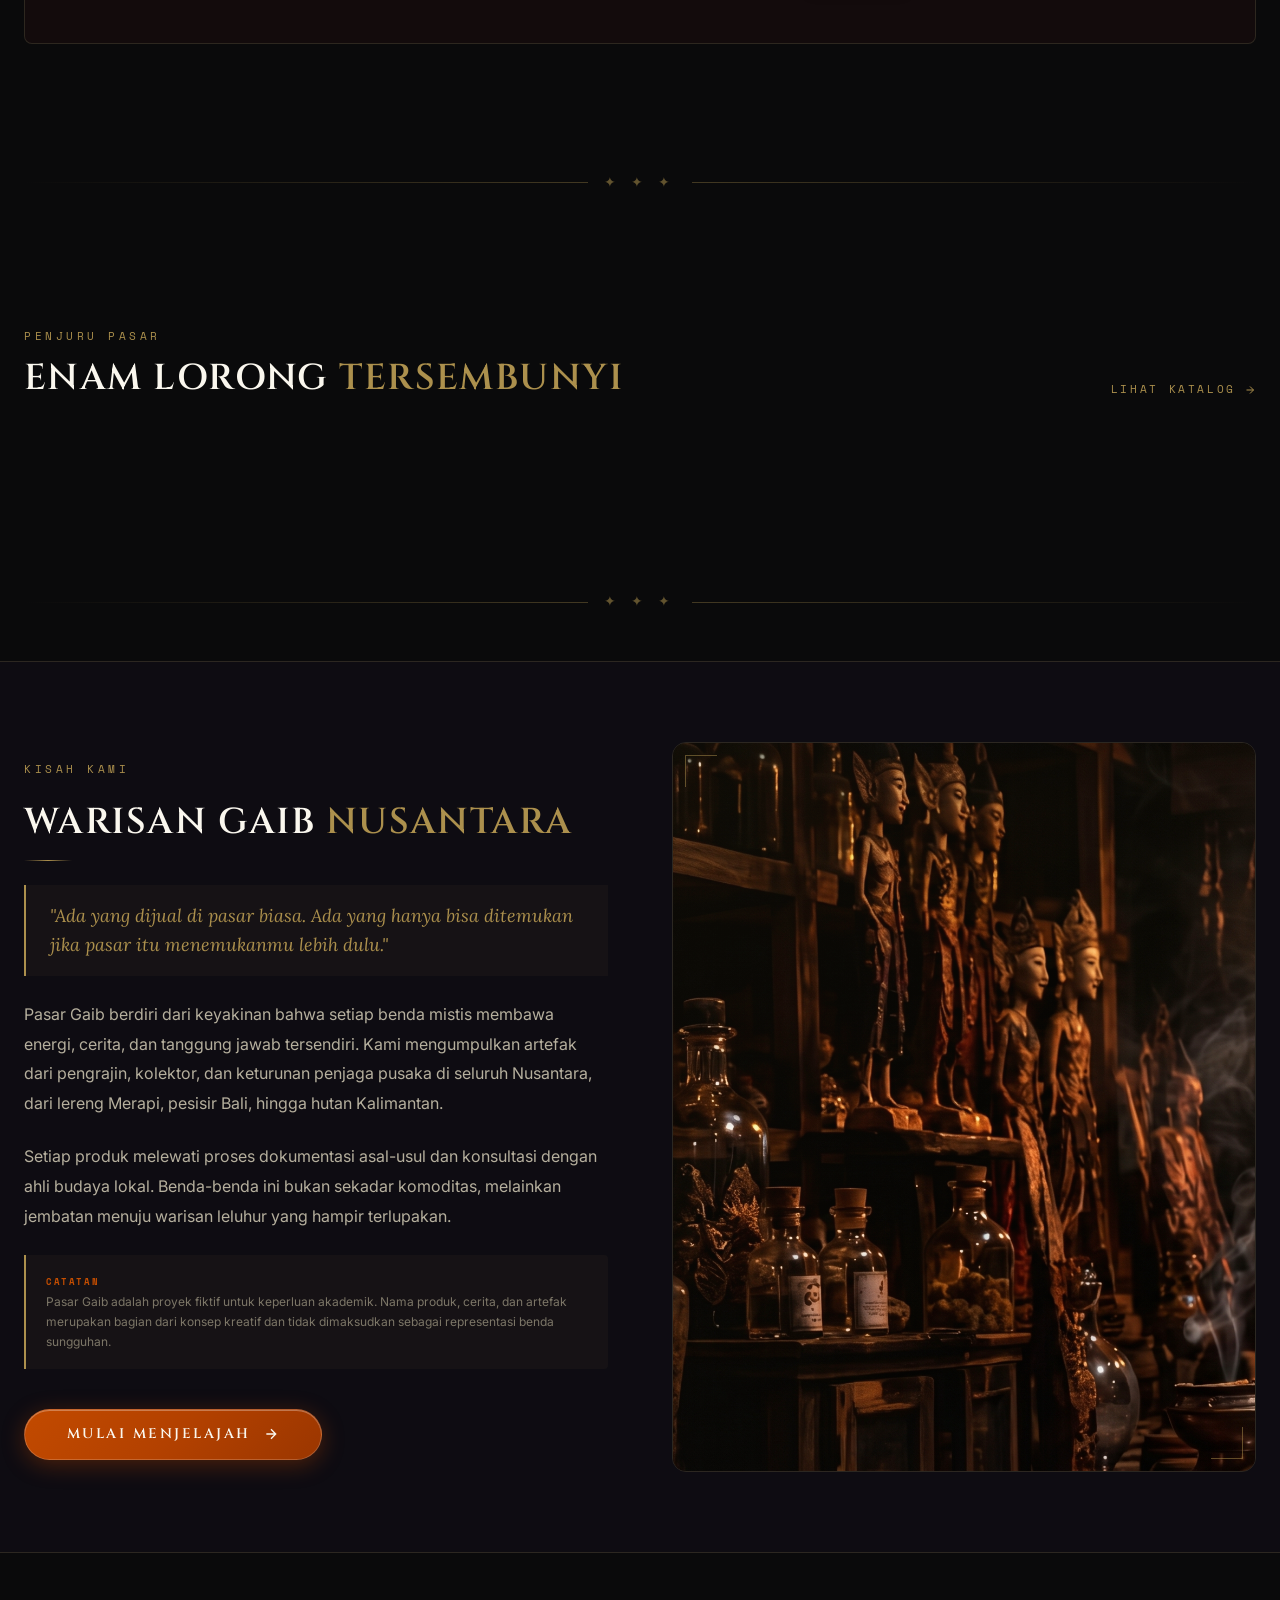
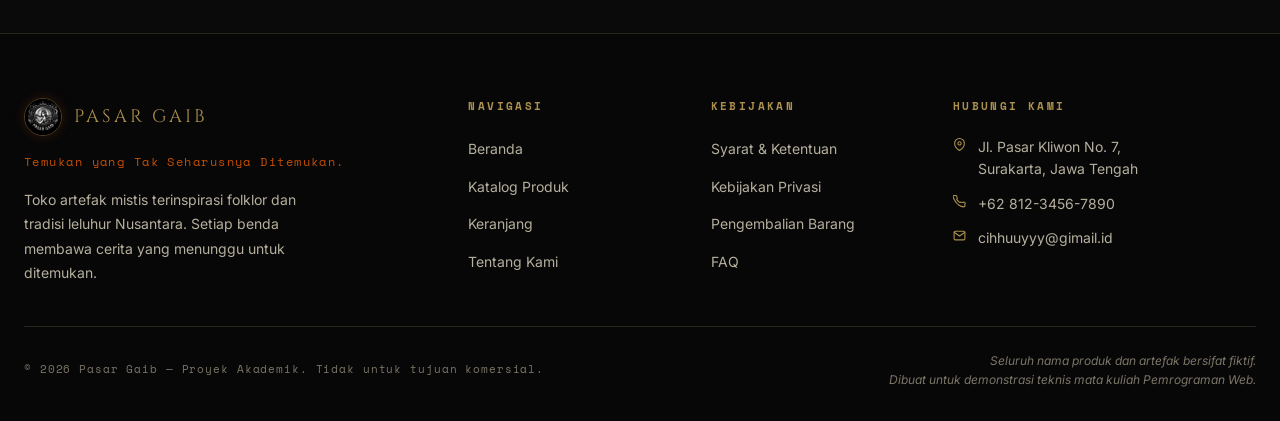
==== commit 60be5185: "Added cool new features, rebuilt the UI/UX, and cleaned up the code. Because apparently, making thin" ====
--- a/index.html
+++ b/index.html
@@ -3,7 +3,7 @@
 <head>
   <meta charset="UTF-8" />
   <meta name="viewport" content="width=device-width, initial-scale=1.0" />
-  <title>Pasar Gaib — Temukan yang Tak Seharusnya Ditemukan</title>
+  <title>Pasar Gaib</title>
   <meta name="description" content="Toko artefak mistis terinspirasi folklor Indonesia. Keris pusaka, jenglot, jimat, batu bertuah, dan koleksi langka Nusantara." />
   <meta name="theme-color" content="#0A0A0B" />
 
@@ -19,12 +19,10 @@
 </head>
 <body>
 
-<!-- ── Skip Link ──────────────────────────────────────────── -->
+<!-- Skip Link -->
 <a class="skip-link" href="#main-content">Lewati ke konten utama</a>
 
-<!-- ══════════════════════════════════════════════════════════
-     NAVBAR
-═══════════════════════════════════════════════════════════ -->
+<!-- NAVBAR -->
 <header>
   <nav class="navbar" role="navigation" aria-label="Navigasi utama">
     <div class="container navbar__inner">
@@ -86,12 +84,10 @@
   </nav>
 </header>
 
-<!-- ══════════════════════════════════════════════════════════
-     MAIN
-═══════════════════════════════════════════════════════════ -->
+<!-- MAIN -->
 <main id="main-content" class="page-main page-main--hero">
 
-  <!-- ── HERO ──────────────────────────────────────────────── -->
+  <!-- HERO -->
   <section class="hero" aria-label="Selamat datang di Pasar Gaib">
 
     <!-- Background -->
@@ -120,7 +116,8 @@
         </h1>
 
         <p class="hero__subtitle">
-          Sebuah pasar malam artefak mistis — keris pusaka, jimat bertuah,
+          Sebuah pasar malam yang tak seorang pun tau keberadaannya. Menjual 
+          keris pusaka, jimat bertuah,
           dan koleksi langka dari penjuru kepulauan, dipilih satu per satu
           dari tangan para pengrajin Nusantara.
         </p>
@@ -163,7 +160,7 @@
             <path d="M20 13c0 5-3.5 7.5-7.66 8.95a1 1 0 01-.67-.01C7.5 20.5 4 18 4 13V6a1 1 0 011-1c2 0 4.5-1.2 6.24-2.72a1.17 1.17 0 011.52 0C14.51 3.81 17 5 19 5a1 1 0 011 1z"/>
             <path d="m9 12 2 2 4-4"/>
           </svg>
-          Artefak dekoratif — tanpa klaim supranatural
+          Artefak dekoratif, tanpa klaim supranatural
         </p>
 
       </div>
@@ -178,7 +175,7 @@
     </div>
   </section>
 
-  <!-- ── KEUNGGULAN ─────────────────────────────────────────── -->
+  <!-- KEUNGGULAN -->
   <section class="section--sm" aria-label="Keunggulan Pasar Gaib">
     <div class="container">
       <div class="features-grid" data-reveal>
@@ -190,7 +187,7 @@
             </svg>
           </div>
           <h3 class="feature-card__title">Koleksi Unik</h3>
-          <p class="feature-card__desc">Artefak terbatas yang tidak akan ditemukan di toko biasa.</p>
+          <p class="feature-card__desc">Artefak terbatas yang tidak akan ditemukan di toko manapun.</p>
         </div>
 
         <div class="feature-card">
@@ -200,7 +197,7 @@
             </svg>
           </div>
           <h3 class="feature-card__title">Asal Terverifikasi</h3>
-          <p class="feature-card__desc">Setiap benda dilengkapi dokumentasi asal-usul dan pengrajin.</p>
+          <p class="feature-card__desc">Setiap benda dilengkapi dokumentasi asal-usul dan pembuatnya.</p>
         </div>
 
         <div class="feature-card">
@@ -228,7 +225,7 @@
     </div>
   </section>
 
-  <!-- ── PRODUK UNGGULAN ────────────────────────────────────── -->
+  <!-- PRODUK UNGGULAN -->
   <section class="section" aria-label="Produk unggulan">
     <div class="container">
 
@@ -253,14 +250,14 @@
     </div>
   </section>
 
-  <!-- ── ORNAMEN ────────────────────────────────────────────── -->
+  <!-- ORNAMEN -->
   <div class="container" aria-hidden="true">
     <div class="ornamen-divider">
       <span class="ornamen-divider__symbol">✦ ✦ ✦</span>
     </div>
   </div>
 
-  <!-- ── KATEGORI — Bento Grid ──────────────────────────────── -->
+  <!-- KATEGORI — Bento Grid -->
   <section class="section" aria-label="Jelajahi kategori">
     <div class="container">
 
@@ -282,14 +279,14 @@
     </div>
   </section>
 
-  <!-- ── ORNAMEN ────────────────────────────────────────────── -->
+  <!-- ORNAMEN -->
   <div class="container" aria-hidden="true">
     <div class="ornamen-divider">
       <span class="ornamen-divider__symbol">✦ ✦ ✦</span>
     </div>
   </div>
 
-  <!-- ── TENTANG / CERITA ───────────────────────────────────── -->
+  <!-- TENTANG / CERITA -->
   <section class="about-section" id="tentang" aria-label="Kisah Pasar Gaib">
     <div class="container">
       <div class="about-section__inner">
@@ -313,13 +310,13 @@
           <p class="about-section__body">
             Pasar Gaib berdiri dari keyakinan bahwa setiap benda mistis membawa energi,
             cerita, dan tanggung jawab tersendiri. Kami mengumpulkan artefak dari
-            pengrajin, kolektor, dan keturunan penjaga pusaka di seluruh Nusantara —
+            pengrajin, kolektor, dan keturunan penjaga pusaka di seluruh Nusantara,
             dari lereng Merapi, pesisir Bali, hingga hutan Kalimantan.
           </p>
 
           <p class="about-section__body">
             Setiap produk melewati proses dokumentasi asal-usul dan konsultasi dengan
-            ahli budaya lokal. Benda-benda ini bukan sekadar komoditas — melainkan
+            ahli budaya lokal. Benda-benda ini bukan sekadar komoditas, melainkan
             jembatan menuju warisan leluhur yang hampir terlupakan.
           </p>
 
@@ -361,9 +358,7 @@
 
 </main>
 
-<!-- ══════════════════════════════════════════════════════════
-     FOOTER
-═══════════════════════════════════════════════════════════ -->
+<!-- FOOTER -->
 <footer class="footer" role="contentinfo">
   <div class="container">
 
@@ -425,7 +420,7 @@
               <path d="M4 4h16c1.1 0 2 .9 2 2v12c0 1.1-.9 2-2 2H4c-1.1 0-2-.9-2-2V6c0-1.1.9-2 2-2z"/>
               <polyline points="22,6 12,13 2,6"/>
             </svg>
-            <span>salam@pasargaib.id</span>
+            <span>cihhuuyyy@gimail.id</span>
           </div>
         </address>
       </div>
@@ -446,7 +441,7 @@
   </div>
 </footer>
 
-<!-- ── Scripts ────────────────────────────────────────────── -->
+<!-- Scripts -->
 <script type="module" src="assets/js/app.js"></script>
 
 </body>
